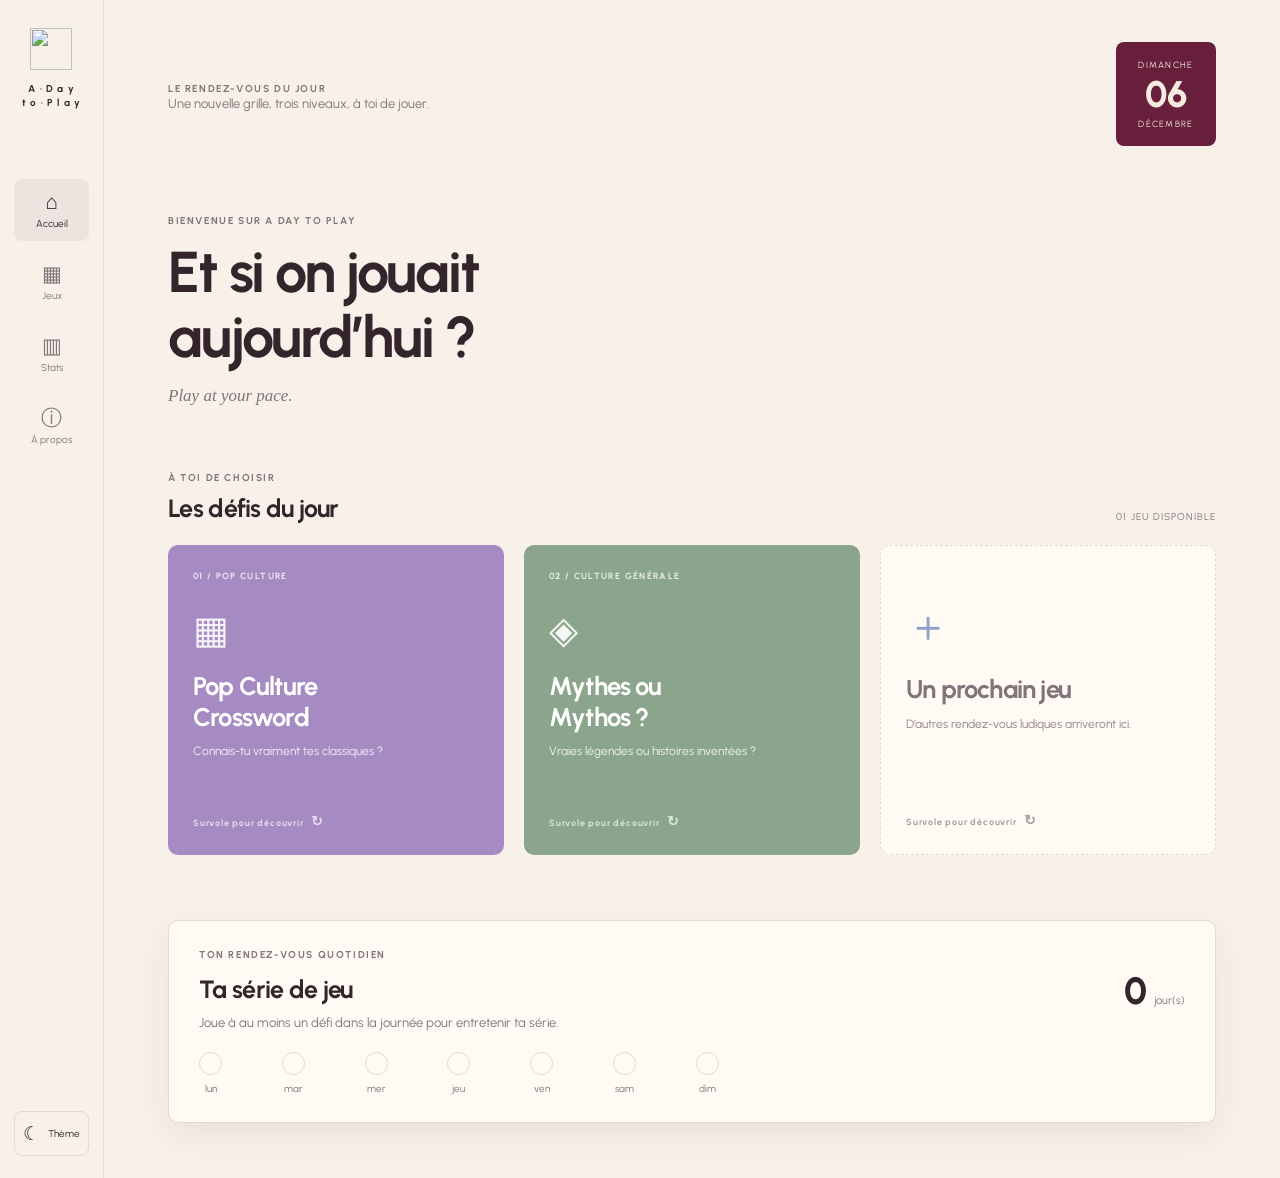
==== index.html @ 75af9c09 "Refactor game cards to use flip design" ====
<!doctype html>
<html lang="fr">
<head>
  <meta charset="utf-8">
  <meta name="viewport" content="width=device-width, initial-scale=1">
  <meta name="theme-color" content="#ffffff">
  <title>A Day to Play</title>
  <link rel="preconnect" href="https://fonts.googleapis.com">
  <link rel="preconnect" href="https://fonts.gstatic.com" crossorigin>
  <link href="https://fonts.googleapis.com/css2?family=Urbanist:wght@400;500;600;700;800&display=swap" rel="stylesheet">
  <link rel="stylesheet" href="style.css">
  <script src="script.js" defer></script>
</head>
<body>
  <div class="app-shell">
    <aside class="sidebar">
      <a class="brand" href="#accueil" aria-label="A Day to Play, accueil">
        <img class="brand-mark" src="logo-a-day-to-play.png" alt="" aria-hidden="true">
        <span class="brand-name">A · D a y<br>t o · P l a y</span>
      </a>
      <nav class="main-nav" aria-label="Navigation principale">
        <a href="#accueil" class="nav-link active" data-page="accueil"><span class="nav-icon">⌂</span><span>Accueil</span></a>
        <a href="#jeux" class="nav-link" data-page="jeux"><span class="nav-icon">▦</span><span>Jeux</span></a>
        <a href="#stats" class="nav-link" data-page="stats"><span class="nav-icon">▥</span><span>Stats</span></a>
        <a href="#apropos" class="nav-link" data-page="apropos"><span class="nav-icon">ⓘ</span><span>À propos</span></a>
      </nav>
      <button id="theme-toggle" class="theme-toggle" type="button" aria-label="Activer le thème sombre"><span id="theme-icon">☾</span><span class="theme-label">Thème</span></button>
    </aside>

    <main class="main-content">
      <header class="topbar">
        <div class="topbar-note">
          <span class="eyebrow">LE RENDEZ-VOUS DU JOUR</span>
          <p id="daily-note">Une nouvelle grille, trois niveaux, à toi de jouer.</p>
        </div>
        <div class="date-card" aria-label="Date du jour">
          <span id="date-weekday">MARDI</span>
          <strong id="date-day">10</strong>
          <span id="date-month">NOVEMBRE</span>
        </div>
      </header>

      <section class="page-view" id="page-accueil" data-view="accueil">
        <div class="hero">
          <p class="eyebrow">BIENVENUE SUR A DAY TO PLAY</p>
          <h1>Et si on jouait<br>aujourd’hui ?</h1>
          <p class="hero-subtitle">Play at your pace.</p>
        </div>
        <div class="section-heading">
          <div><p class="eyebrow">À TOI DE CHOISIR</p><h2>Les défis du jour</h2></div>
          <span class="section-meta">01 JEU DISPONIBLE</span>
        </div>
        <div class="games-grid">
          <a class="game-card game-card-flip crossword-card" href="#crossword" aria-label="Découvrir Pop Culture Crossword">
            <span class="game-card-inner">
              <span class="game-card-face game-card-front">
                <span class="card-kicker">01 / POP CULTURE</span><span class="game-symbol" aria-hidden="true">▦</span>
                <span class="game-card-title">Pop Culture<br>Crossword</span><span class="game-card-description">Connais-tu vraiment tes classiques ?</span>
                <span class="card-hint">Survole pour découvrir <b>↻</b></span>
              </span>
              <span class="game-card-face game-card-back">
                <span class="card-kicker">LE DÉFI DU JOUR</span><span class="game-card-title">Trois niveaux.<br>Une grille.</span>
                <span class="game-card-description">Choisis ton thème et teste tes connaissances en culture pop.</span>
                <span class="card-action">Découvrir le jeu <b>↗</b></span>
              </span>
            </span>
          </a>
          <article class="game-card game-card-flip coming-card" tabindex="0" aria-label="Mythes ou Mythos, bientôt disponible">
            <span class="game-card-inner">
              <span class="game-card-face game-card-front">
                <span class="card-kicker">02 / CULTURE GÉNÉRALE</span><span class="game-symbol" aria-hidden="true">◈</span>
                <span class="game-card-title">Mythes ou<br>Mythos ?</span><span class="game-card-description">Vraies légendes ou histoires inventées ?</span>
                <span class="card-hint">Survole pour découvrir <b>↻</b></span>
              </span>
              <span class="game-card-face game-card-back">
                <span class="card-kicker">BIENTÔT DISPONIBLE</span><span class="game-card-title">Le vrai du faux</span>
                <span class="game-card-description">Démêle les faits historiques, les légendes et les inventions.</span>
                <span class="coming-label">À DÉCOUVRIR PROCHAINEMENT</span>
              </span>
            </span>
          </article>
          <article class="game-card game-card-flip future-card" tabindex="0" aria-label="Un prochain jeu, à venir">
            <span class="game-card-inner">
              <span class="game-card-face game-card-front">
                <span class="game-symbol plus" aria-hidden="true">＋</span><span class="game-card-title">Un prochain jeu</span>
                <span class="game-card-description">D’autres rendez-vous ludiques arriveront ici.</span>
                <span class="card-hint">Survole pour découvrir <b>↻</b></span>
              </span>
              <span class="game-card-face game-card-back">
                <span class="card-kicker">À VENIR</span><span class="game-card-title">La suite s’écrit ici.</span>
                <span class="game-card-description">De nouveaux jeux quotidiens viendront bientôt compléter la plateforme.</span>
              </span>
            </span>
          </article>
        </div>
        <section class="streak-panel">
          <div><p class="eyebrow">TON RENDEZ-VOUS QUOTIDIEN</p><h2>Ta série de jeu</h2><p class="muted">Joue à au moins un défi dans la journée pour entretenir ta série.</p></div>
          <div class="streak-total"><strong id="streak-count">0</strong><span>jour(s)</span></div>
          <div class="streak-days" id="streak-days" aria-label="Activité des sept derniers jours"></div>
        </section>
      </section>

      <section class="page-view hidden" id="page-jeux" data-view="jeux">
        <a class="back-link" href="#accueil">← Accueil</a>
        <p class="eyebrow">TOUS LES JEUX</p><h1>Les jeux</h1>
        <p class="page-lead">Choisis ton rendez-vous du jour.</p>
        <div class="games-grid compact-grid">
          <a class="game-card crossword-card" href="#crossword"><span class="game-card-inner"><span class="game-card-face game-card-front"><span class="card-kicker">01 / POP CULTURE</span><span class="game-symbol">▦</span><span class="game-card-title">Pop Culture<br>Crossword</span><span class="game-card-description">Trois niveaux, une grille à résoudre.</span><span class="card-hint">Survole pour découvrir <b>↻</b></span></span><span class="game-card-face game-card-back"><span class="card-kicker">LE DÉFI DU JOUR</span><span class="game-card-title">Trois niveaux.<br>Une grille.</span><span class="game-card-description">Choisis ton thème et teste tes connaissances en culture pop.</span><span class="card-action">Découvrir le jeu ↗</span></span></span></a>
          <article class="game-card coming-card" tabindex="0"><span class="game-card-inner"><span class="game-card-face game-card-front"><span class="card-kicker">02 / CULTURE GÉNÉRALE</span><span class="game-symbol">◈</span><span class="game-card-title">Mythes ou<br>Mythos ?</span><span class="game-card-description">Un jeu de vrai ou faux.</span><span class="card-hint">Survole pour découvrir <b>↻</b></span></span><span class="game-card-face game-card-back"><span class="card-kicker">BIENTÔT DISPONIBLE</span><span class="game-card-title">Le vrai du faux</span><span class="game-card-description">Démêle les faits historiques, les légendes et les inventions.</span><span class="coming-label">À DÉCOUVRIR PROCHAINEMENT</span></span></span></article>
        </div>
      </section>

      <section class="page-view hidden" id="page-crossword" data-view="crossword">
        <a class="back-link" href="#accueil">← Retour à l’accueil</a>
        <p class="eyebrow">LE DÉFI DU JOUR</p>
        <h1>Pop Culture Crossword</h1>
        <p class="page-lead">Trois grilles, trois niveaux. Choisis ton défi : une fois la partie commencée, ton choix est définitif pour aujourd’hui.</p>
        <div class="difficulty-grid">
          <button class="difficulty-card easy" type="button" data-difficulty="facile">
            <span class="difficulty-label">01 / FACILE</span><span class="difficulty-mark">01</span>
            <h2>Culture pop</h2><p>Des thèmes larges pour entrer dans le jeu en douceur.</p><span class="difficulty-theme">Thème du jour : Musique</span><span class="difficulty-cta">Choisir cette grille ↗</span>
          </button>
          <button class="difficulty-card medium" type="button" data-difficulty="moyen">
            <span class="difficulty-label">02 / MOYEN</span><span class="difficulty-mark">02</span>
            <h2>Les incontournables</h2><p>Des œuvres cultes et des références à connaître.</p><span class="difficulty-theme">Thème du jour : Game of Thrones</span><span class="difficulty-cta">Choisir cette grille ↗</span>
          </button>
          <button class="difficulty-card hard" type="button" data-difficulty="difficile">
            <span class="difficulty-label">03 / DIFFICILE</span><span class="difficulty-mark">03</span>
            <h2>Pour les connaisseurs</h2><p>Des références précises qui mettent ta mémoire à l’épreuve.</p><span class="difficulty-theme">Thème du jour : Nana</span><span class="difficulty-cta">Choisir cette grille ↗</span>
          </button>
        </div>
        <p class="demo-notice">Aperçu de l’interface : les thèmes affichés sont des exemples de démonstration, pas encore les défis publiés.</p>
      </section>

      <section class="page-view hidden" id="page-stats" data-view="stats">
        <p class="eyebrow">TON PARCOURS</p><h1>Statistiques</h1><p class="page-lead">Tes statistiques personnelles apparaîtront ici lorsque le suivi des parties sera intégré.</p>
        <div class="placeholder-panel"><span class="placeholder-symbol">▥</span><h2>Chaque partie compte</h2><p>Parties jouées, victoires, temps moyen et progression : tout sera regroupé dans cet espace.</p></div>
      </section>

      <section class="page-view hidden" id="page-apropos" data-view="apropos">
        <p class="eyebrow">À PROPOS</p><h1>Le plaisir de jouer, chaque jour.</h1><p class="page-lead">A Day to Play réunit des jeux quotidiens autour de la culture, de la curiosité et du plaisir de se creuser les méninges.</p>
        <div class="placeholder-panel"><span class="placeholder-symbol">✳</span><h2>Play at your pace.</h2><p>Un rendez-vous quotidien, sans classement ni pression.</p></div>
      </section>
    </main>
  </div>
</body>
</html>
---- style.css ----
@import url('https://fonts.googleapis.com/css2?family=Urbanist:wght@400;500;600;700;800&display=swap');
:root{--bg:#f7f1e9;--surface:#fffaf3;--text:#34252d;--muted:#81747a;--border:#e5d9d1;--active:#eee3df;--blue:#8299c5;--green:#8ba58d;--purple:#a68bc3;--wine:#681f3b;--ivory:#f5ecdf;--ochre:#c58d32;--shadow:0 12px 35px rgba(52,37,45,.07)}
body.dark-theme{--bg:#2b1d26;--surface:#392832;--text:#f5ecdf;--muted:#c8b8bd;--border:#59424c;--active:#4b3440;--blue:#8299c5;--green:#8ba58d;--purple:#a68bc3;--wine:#681f3b;--ivory:#f5ecdf;--ochre:#c58d32;--shadow:0 12px 35px rgba(0,0,0,.16)}
*{box-sizing:border-box}html{scroll-behavior:smooth}body{margin:0;background:var(--bg);color:var(--text);font-family:Urbanist,sans-serif;transition:background .2s,color .2s}a{color:inherit;text-decoration:none}button{font:inherit}.app-shell{min-height:100vh;display:flex}.sidebar{width:104px;flex-shrink:0;border-right:1px solid var(--border);padding:28px 14px 22px;display:flex;align-items:center;flex-direction:column;background:var(--bg)}.brand{display:flex;flex-direction:column;align-items:center;gap:12px;margin-bottom:70px;font:700 10px/1.35 Urbanist,sans-serif;letter-spacing:1.15px;text-align:center}.brand-mark{display:block;width:42px;height:42px;object-fit:contain;flex:none}.brand-name{white-space:nowrap}.main-nav{display:flex;flex-direction:column;gap:10px;width:100%}.nav-link{min-height:62px;border-radius:8px;display:flex;align-items:center;justify-content:center;flex-direction:column;gap:5px;color:var(--muted);font-size:10px;transition:background .2s,color .2s}.nav-link:hover,.nav-link.active{background:var(--active);color:var(--text)}.nav-icon{font-size:21px;line-height:1}.theme-toggle{margin-top:auto;width:100%;border:1px solid var(--border);border-radius:8px;padding:10px 5px;background:transparent;color:var(--text);cursor:pointer;display:flex;align-items:center;justify-content:center;gap:8px}.theme-toggle span:first-child{font-size:19px}.theme-label{font-size:10px}.main-content{width:min(1450px,100%);margin:0 auto;padding:42px clamp(24px,5vw,76px) 55px;min-width:0}.topbar{display:flex;align-items:center;justify-content:space-between;gap:25px;margin-bottom:68px}.topbar-note{max-width:600px}.topbar-note p{font-size:13px;color:var(--muted);margin:0}.eyebrow{font:700 10px/1.4 Urbanist,sans-serif;letter-spacing:1.6px;color:var(--muted);margin:0 0 12px}.date-card{width:100px;min-height:104px;background:var(--wine);color:var(--ivory);border-radius:8px;display:flex;align-items:center;justify-content:center;flex-direction:column;gap:3px;flex-shrink:0}.date-card span{font-size:9px;letter-spacing:1.3px}.date-card strong{font:800 37px/1.15 Urbanist,sans-serif}.hero{margin-bottom:65px}.hero h1,h1{font:700 clamp(36px,4.5vw,58px)/1.12 Urbanist,sans-serif;letter-spacing:-2px;margin:0}.hero-subtitle{font:italic 17px Georgia,serif;color:var(--muted);margin:17px 0 0}.section-heading{display:flex;justify-content:space-between;align-items:flex-end;margin-bottom:22px;gap:20px}.section-heading .eyebrow{margin-bottom:8px}.section-heading h2,.streak-panel h2{font:700 25px Urbanist,sans-serif;margin:0;letter-spacing:-.7px}.section-meta{font-size:10px;letter-spacing:1.1px;color:var(--muted)}.games-grid{display:grid;grid-template-columns:repeat(3,minmax(0,1fr));gap:20px}.game-card{min-height:310px;border-radius:10px;position:relative;perspective:1100px;overflow:visible;color:inherit}.game-card-inner{position:relative;display:block;width:100%;height:100%;min-height:310px;transform-style:preserve-3d;transition:transform .7s cubic-bezier(.2,.75,.25,1);border-radius:10px}.game-card:hover .game-card-inner,.game-card:focus .game-card-inner,.game-card:focus-within .game-card-inner{transform:rotateY(180deg)}.game-card-face{position:absolute;inset:0;min-height:310px;border-radius:10px;padding:25px;display:flex;flex-direction:column;align-items:flex-start;backface-visibility:hidden;-webkit-backface-visibility:hidden;overflow:hidden}.game-card-front{transform:rotateY(0deg)}.game-card-back{transform:rotateY(180deg);background:var(--wine);color:var(--ivory);justify-content:flex-start}.game-card-title{font:700 clamp(21px,2vw,27px)/1.2 Urbanist,sans-serif;letter-spacing:-.8px;margin:0 0 10px}.game-card-description{font-size:12px;line-height:1.65;margin:0;max-width:245px;opacity:.88}.card-hint{font:700 9px Urbanist,sans-serif;letter-spacing:.8px;margin-top:auto;padding-top:25px;opacity:.7}.card-hint b{font-size:14px;margin-left:5px}.game-card-back .game-card-title{margin-top:34px}.game-card-back .card-action,.game-card-back .coming-label{margin-top:auto}.game-card[href]{cursor:pointer}.game-card[tabindex="0"]{cursor:default}.game-card:focus-visible{outline:3px solid var(--ochre);outline-offset:4px}.crossword-card{background:var(--purple);color:#fff}.coming-card{background:var(--green);color:#fff}.future-card .game-card-face{border:1px dashed var(--border);background:var(--surface);color:var(--muted);justify-content:center}.future-card .game-card-back{background:var(--wine);color:var(--ivory);border:0}.card-kicker,.difficulty-label{font:700 9px Urbanist,sans-serif;letter-spacing:1.35px;opacity:.8}.game-symbol{font-size:38px;margin:26px 0 18px;opacity:.9}.card-action,.coming-label{font:700 9px Urbanist,sans-serif;letter-spacing:1px;margin-top:auto;padding-top:25px}.card-action b{font-size:15px;margin-left:5px}.coming-label{opacity:.7}.plus{font-size:44px;color:var(--blue)}.streak-panel{margin-top:65px;padding:27px 30px;background:var(--surface);border:1px solid var(--border);border-radius:10px;display:grid;grid-template-columns:1fr auto;gap:18px;align-items:center;box-shadow:var(--shadow)}.streak-panel h2{margin-bottom:8px}.muted,.page-lead{color:var(--muted);font-size:13px;line-height:1.7}.muted{margin:0}.streak-total{display:flex;align-items:baseline;gap:7px}.streak-total strong{font:800 38px Urbanist,sans-serif}.streak-total span{font-size:11px;color:var(--muted)}.streak-days{grid-column:1/-1;display:flex;justify-content:space-between;max-width:520px}.streak-day{display:flex;flex-direction:column;align-items:center;gap:7px;color:var(--muted);font-size:10px}.streak-dot{width:23px;height:23px;border:1px solid var(--border);border-radius:50%}.streak-dot.done{background:var(--green);border-color:var(--green)}.hidden{display:none!important}.page-view>h1{margin-bottom:12px}.back-link{display:inline-block;color:var(--muted);font-size:12px;margin-bottom:35px}.page-lead{max-width:720px;margin:0 0 35px}.difficulty-grid{display:grid;grid-template-columns:repeat(3,minmax(0,1fr));gap:18px;margin-top:40px}.difficulty-card{position:relative;min-height:300px;border:1px solid var(--border);border-radius:10px;padding:25px;text-align:left;background:var(--surface);color:var(--text);cursor:pointer;display:flex;flex-direction:column;align-items:flex-start;transition:transform .2s,border-color .2s,box-shadow .2s}.difficulty-card:hover{transform:translateY(-4px);box-shadow:var(--shadow)}.difficulty-card.easy{border-top:4px solid var(--green)}.difficulty-card.medium{border-top:4px solid var(--blue)}.difficulty-card.hard{border-top:4px solid var(--purple)}.difficulty-label{color:var(--muted)}.difficulty-mark{position:absolute;right:22px;top:23px;font:700 34px Urbanist,sans-serif;color:var(--active)}.difficulty-card h2{font:700 23px Urbanist,sans-serif;letter-spacing:-.7px;margin:38px 0 9px}.difficulty-card p{font-size:12px;line-height:1.7;color:var(--muted);margin:0 0 18px;max-width:250px}.difficulty-theme{font-size:11px;font-weight:600;color:var(--text);margin-top:auto;padding:10px 0}.difficulty-cta{font-size:10px;font-weight:700;color:var(--muted);padding-top:14px}.demo-notice{font-size:11px;color:var(--muted);margin-top:22px}.placeholder-panel{margin-top:35px;padding:35px;border:1px solid var(--border);border-radius:10px;background:var(--surface);max-width:650px}.placeholder-symbol{font-size:35px;color:var(--purple)}.placeholder-panel h2{font:700 22px Urbanist,sans-serif;margin:15px 0 8px}.placeholder-panel p{font-size:13px;color:var(--muted);line-height:1.7;margin:0}.compact-grid{grid-template-columns:repeat(2,minmax(0,320px));margin-top:35px}
@media(max-width:1000px){.games-grid,.difficulty-grid{grid-template-columns:repeat(2,minmax(0,1fr))}.future-card{display:none}.topbar{margin-bottom:55px}}
@media(max-width:680px){.app-shell{display:block}.sidebar{width:100%;height:auto;min-height:68px;padding:10px 14px;flex-direction:row;justify-content:space-between;border-right:0;border-bottom:1px solid var(--border);position:sticky;top:0;z-index:5}.brand{margin:0;flex-direction:row;gap:8px}.brand-name{display:block;text-align:left;font-size:9px;line-height:1.25}.brand-mark{width:30px;height:30px}.main-nav{width:auto;flex-direction:row;gap:2px}.nav-link{min-height:43px;width:45px;font-size:8px;gap:2px}.nav-icon{font-size:17px}.theme-toggle{margin:0;width:42px;height:42px;padding:5px}.theme-label{display:none}.main-content{padding:28px 18px 40px}.topbar{margin-bottom:48px;align-items:flex-start}.topbar-note p{font-size:11px;max-width:230px}.date-card{width:76px;min-height:85px}.date-card strong{font-size:30px}.date-card span{font-size:8px}.hero{margin-bottom:48px}.hero h1,h1{font-size:39px}.section-heading{align-items:flex-start;flex-direction:column;gap:8px}.section-heading h2{font-size:23px}.games-grid,.difficulty-grid,.compact-grid{grid-template-columns:1fr}.game-card,.game-card-inner,.game-card-face{min-height:260px}.future-card{display:none}.streak-panel{margin-top:45px;padding:22px;grid-template-columns:1fr auto}.streak-days{gap:4px}.streak-dot{width:19px;height:19px}.difficulty-card{min-height:260px}.difficulty-card h2{margin-top:30px}.page-lead{font-size:12px}.placeholder-panel{padding:25px}}
@media(prefers-reduced-motion:reduce){*,*::before,*::after{scroll-behavior:auto!important;transition-duration:.01ms!important}}
\n@media(hover:none){.game-card:active .game-card-inner{transform:rotateY(180deg)}}\n
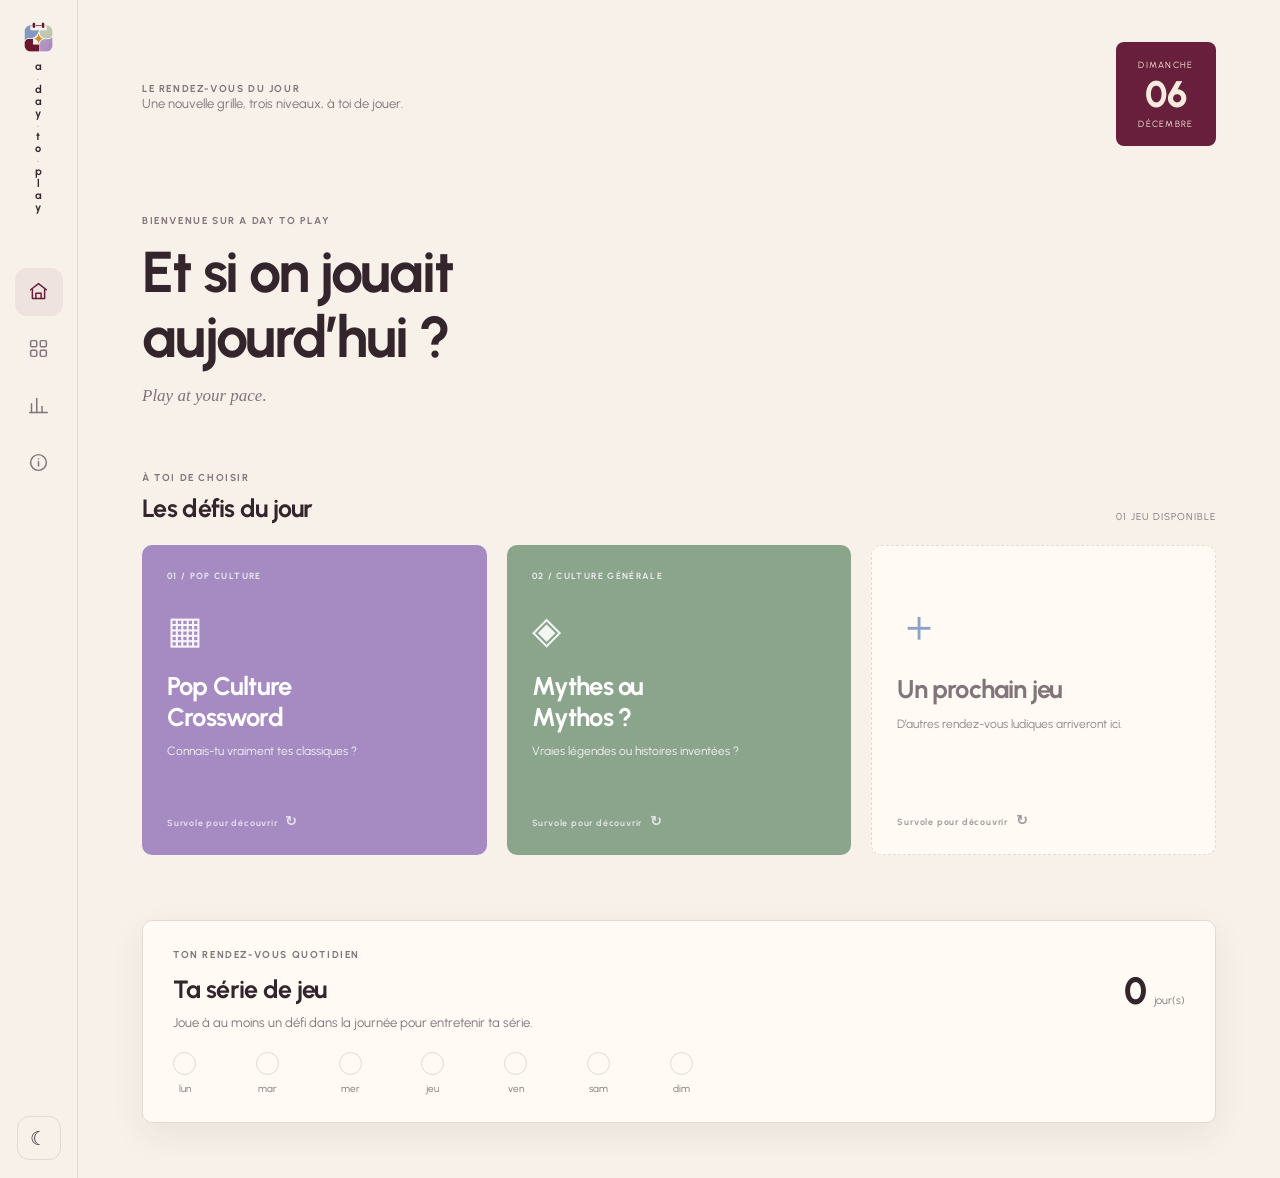
==== commit fae203f6: "Refactor sidebar links and theme toggle button" ====
--- a/index.html
+++ b/index.html
@@ -16,15 +16,15 @@
     <aside class="sidebar">
       <a class="brand" href="#accueil" aria-label="A Day to Play, accueil">
         <img class="brand-mark" src="logo-a-day-to-play.png" alt="" aria-hidden="true">
-        <span class="brand-name">A · D a y<br>t o · P l a y</span>
+        <span class="brand-name" aria-label="A Day to Play"><span>a</span><i>·</i><span>d</span><span>a</span><span>y</span><i>·</i><span>t</span><span>o</span><i>·</i><span>p</span><span>l</span><span>a</span><span>y</span></span>
       </a>
       <nav class="main-nav" aria-label="Navigation principale">
-        <a href="#accueil" class="nav-link active" data-page="accueil"><span class="nav-icon">⌂</span><span>Accueil</span></a>
-        <a href="#jeux" class="nav-link" data-page="jeux"><span class="nav-icon">▦</span><span>Jeux</span></a>
-        <a href="#stats" class="nav-link" data-page="stats"><span class="nav-icon">▥</span><span>Stats</span></a>
-        <a href="#apropos" class="nav-link" data-page="apropos"><span class="nav-icon">ⓘ</span><span>À propos</span></a>
+        <a href="#accueil" class="nav-link active" data-page="accueil" aria-label="Accueil" title="Accueil"><svg class="nav-icon" viewBox="0 0 24 24" aria-hidden="true"><path d="m3 10 9-7 9 7"/><path d="M5 9v11h14V9"/><path d="M9 20v-6h6v6"/></svg></a>
+        <a href="#jeux" class="nav-link" data-page="jeux" aria-label="Jeux" title="Jeux"><svg class="nav-icon" viewBox="0 0 24 24" aria-hidden="true"><rect x="3" y="3" width="7" height="7" rx="1.5"/><rect x="14" y="3" width="7" height="7" rx="1.5"/><rect x="3" y="14" width="7" height="7" rx="1.5"/><rect x="14" y="14" width="7" height="7" rx="1.5"/></svg></a>
+        <a href="#stats" class="nav-link" data-page="stats" aria-label="Statistiques" title="Statistiques"><svg class="nav-icon" viewBox="0 0 24 24" aria-hidden="true"><path d="M4 20V10"/><path d="M10 20V4"/><path d="M16 20v-7"/><path d="M22 20H2"/></svg></a>
+        <a href="#apropos" class="nav-link" data-page="apropos" aria-label="À propos" title="À propos"><svg class="nav-icon" viewBox="0 0 24 24" aria-hidden="true"><circle cx="12" cy="12" r="9"/><path d="M12 11v5"/><path d="M12 8h.01"/></svg></a>
       </nav>
-      <button id="theme-toggle" class="theme-toggle" type="button" aria-label="Activer le thème sombre"><span id="theme-icon">☾</span><span class="theme-label">Thème</span></button>
+      <button id="theme-toggle" class="theme-toggle" type="button" aria-label="Activer le thème sombre" title="Changer de thème"><span id="theme-icon" aria-hidden="true">☾</span></button>
     </aside>
 
     <main class="main-content">
--- a/style.css
+++ b/style.css
@@ -1,8 +1,8 @@
 @import url('https://fonts.googleapis.com/css2?family=Urbanist:wght@400;500;600;700;800&display=swap');
 :root{--bg:#f7f1e9;--surface:#fffaf3;--text:#34252d;--muted:#81747a;--border:#e5d9d1;--active:#eee3df;--blue:#8299c5;--green:#8ba58d;--purple:#a68bc3;--wine:#681f3b;--ivory:#f5ecdf;--ochre:#c58d32;--shadow:0 12px 35px rgba(52,37,45,.07)}
 body.dark-theme{--bg:#2b1d26;--surface:#392832;--text:#f5ecdf;--muted:#c8b8bd;--border:#59424c;--active:#4b3440;--blue:#8299c5;--green:#8ba58d;--purple:#a68bc3;--wine:#681f3b;--ivory:#f5ecdf;--ochre:#c58d32;--shadow:0 12px 35px rgba(0,0,0,.16)}
-*{box-sizing:border-box}html{scroll-behavior:smooth}body{margin:0;background:var(--bg);color:var(--text);font-family:Urbanist,sans-serif;transition:background .2s,color .2s}a{color:inherit;text-decoration:none}button{font:inherit}.app-shell{min-height:100vh;display:flex}.sidebar{width:104px;flex-shrink:0;border-right:1px solid var(--border);padding:28px 14px 22px;display:flex;align-items:center;flex-direction:column;background:var(--bg)}.brand{display:flex;flex-direction:column;align-items:center;gap:12px;margin-bottom:70px;font:700 10px/1.35 Urbanist,sans-serif;letter-spacing:1.15px;text-align:center}.brand-mark{display:block;width:42px;height:42px;object-fit:contain;flex:none}.brand-name{white-space:nowrap}.main-nav{display:flex;flex-direction:column;gap:10px;width:100%}.nav-link{min-height:62px;border-radius:8px;display:flex;align-items:center;justify-content:center;flex-direction:column;gap:5px;color:var(--muted);font-size:10px;transition:background .2s,color .2s}.nav-link:hover,.nav-link.active{background:var(--active);color:var(--text)}.nav-icon{font-size:21px;line-height:1}.theme-toggle{margin-top:auto;width:100%;border:1px solid var(--border);border-radius:8px;padding:10px 5px;background:transparent;color:var(--text);cursor:pointer;display:flex;align-items:center;justify-content:center;gap:8px}.theme-toggle span:first-child{font-size:19px}.theme-label{font-size:10px}.main-content{width:min(1450px,100%);margin:0 auto;padding:42px clamp(24px,5vw,76px) 55px;min-width:0}.topbar{display:flex;align-items:center;justify-content:space-between;gap:25px;margin-bottom:68px}.topbar-note{max-width:600px}.topbar-note p{font-size:13px;color:var(--muted);margin:0}.eyebrow{font:700 10px/1.4 Urbanist,sans-serif;letter-spacing:1.6px;color:var(--muted);margin:0 0 12px}.date-card{width:100px;min-height:104px;background:var(--wine);color:var(--ivory);border-radius:8px;display:flex;align-items:center;justify-content:center;flex-direction:column;gap:3px;flex-shrink:0}.date-card span{font-size:9px;letter-spacing:1.3px}.date-card strong{font:800 37px/1.15 Urbanist,sans-serif}.hero{margin-bottom:65px}.hero h1,h1{font:700 clamp(36px,4.5vw,58px)/1.12 Urbanist,sans-serif;letter-spacing:-2px;margin:0}.hero-subtitle{font:italic 17px Georgia,serif;color:var(--muted);margin:17px 0 0}.section-heading{display:flex;justify-content:space-between;align-items:flex-end;margin-bottom:22px;gap:20px}.section-heading .eyebrow{margin-bottom:8px}.section-heading h2,.streak-panel h2{font:700 25px Urbanist,sans-serif;margin:0;letter-spacing:-.7px}.section-meta{font-size:10px;letter-spacing:1.1px;color:var(--muted)}.games-grid{display:grid;grid-template-columns:repeat(3,minmax(0,1fr));gap:20px}.game-card{min-height:310px;border-radius:10px;position:relative;perspective:1100px;overflow:visible;color:inherit}.game-card-inner{position:relative;display:block;width:100%;height:100%;min-height:310px;transform-style:preserve-3d;transition:transform .7s cubic-bezier(.2,.75,.25,1);border-radius:10px}.game-card:hover .game-card-inner,.game-card:focus .game-card-inner,.game-card:focus-within .game-card-inner{transform:rotateY(180deg)}.game-card-face{position:absolute;inset:0;min-height:310px;border-radius:10px;padding:25px;display:flex;flex-direction:column;align-items:flex-start;backface-visibility:hidden;-webkit-backface-visibility:hidden;overflow:hidden}.game-card-front{transform:rotateY(0deg)}.game-card-back{transform:rotateY(180deg);background:var(--wine);color:var(--ivory);justify-content:flex-start}.game-card-title{font:700 clamp(21px,2vw,27px)/1.2 Urbanist,sans-serif;letter-spacing:-.8px;margin:0 0 10px}.game-card-description{font-size:12px;line-height:1.65;margin:0;max-width:245px;opacity:.88}.card-hint{font:700 9px Urbanist,sans-serif;letter-spacing:.8px;margin-top:auto;padding-top:25px;opacity:.7}.card-hint b{font-size:14px;margin-left:5px}.game-card-back .game-card-title{margin-top:34px}.game-card-back .card-action,.game-card-back .coming-label{margin-top:auto}.game-card[href]{cursor:pointer}.game-card[tabindex="0"]{cursor:default}.game-card:focus-visible{outline:3px solid var(--ochre);outline-offset:4px}.crossword-card{background:var(--purple);color:#fff}.coming-card{background:var(--green);color:#fff}.future-card .game-card-face{border:1px dashed var(--border);background:var(--surface);color:var(--muted);justify-content:center}.future-card .game-card-back{background:var(--wine);color:var(--ivory);border:0}.card-kicker,.difficulty-label{font:700 9px Urbanist,sans-serif;letter-spacing:1.35px;opacity:.8}.game-symbol{font-size:38px;margin:26px 0 18px;opacity:.9}.card-action,.coming-label{font:700 9px Urbanist,sans-serif;letter-spacing:1px;margin-top:auto;padding-top:25px}.card-action b{font-size:15px;margin-left:5px}.coming-label{opacity:.7}.plus{font-size:44px;color:var(--blue)}.streak-panel{margin-top:65px;padding:27px 30px;background:var(--surface);border:1px solid var(--border);border-radius:10px;display:grid;grid-template-columns:1fr auto;gap:18px;align-items:center;box-shadow:var(--shadow)}.streak-panel h2{margin-bottom:8px}.muted,.page-lead{color:var(--muted);font-size:13px;line-height:1.7}.muted{margin:0}.streak-total{display:flex;align-items:baseline;gap:7px}.streak-total strong{font:800 38px Urbanist,sans-serif}.streak-total span{font-size:11px;color:var(--muted)}.streak-days{grid-column:1/-1;display:flex;justify-content:space-between;max-width:520px}.streak-day{display:flex;flex-direction:column;align-items:center;gap:7px;color:var(--muted);font-size:10px}.streak-dot{width:23px;height:23px;border:1px solid var(--border);border-radius:50%}.streak-dot.done{background:var(--green);border-color:var(--green)}.hidden{display:none!important}.page-view>h1{margin-bottom:12px}.back-link{display:inline-block;color:var(--muted);font-size:12px;margin-bottom:35px}.page-lead{max-width:720px;margin:0 0 35px}.difficulty-grid{display:grid;grid-template-columns:repeat(3,minmax(0,1fr));gap:18px;margin-top:40px}.difficulty-card{position:relative;min-height:300px;border:1px solid var(--border);border-radius:10px;padding:25px;text-align:left;background:var(--surface);color:var(--text);cursor:pointer;display:flex;flex-direction:column;align-items:flex-start;transition:transform .2s,border-color .2s,box-shadow .2s}.difficulty-card:hover{transform:translateY(-4px);box-shadow:var(--shadow)}.difficulty-card.easy{border-top:4px solid var(--green)}.difficulty-card.medium{border-top:4px solid var(--blue)}.difficulty-card.hard{border-top:4px solid var(--purple)}.difficulty-label{color:var(--muted)}.difficulty-mark{position:absolute;right:22px;top:23px;font:700 34px Urbanist,sans-serif;color:var(--active)}.difficulty-card h2{font:700 23px Urbanist,sans-serif;letter-spacing:-.7px;margin:38px 0 9px}.difficulty-card p{font-size:12px;line-height:1.7;color:var(--muted);margin:0 0 18px;max-width:250px}.difficulty-theme{font-size:11px;font-weight:600;color:var(--text);margin-top:auto;padding:10px 0}.difficulty-cta{font-size:10px;font-weight:700;color:var(--muted);padding-top:14px}.demo-notice{font-size:11px;color:var(--muted);margin-top:22px}.placeholder-panel{margin-top:35px;padding:35px;border:1px solid var(--border);border-radius:10px;background:var(--surface);max-width:650px}.placeholder-symbol{font-size:35px;color:var(--purple)}.placeholder-panel h2{font:700 22px Urbanist,sans-serif;margin:15px 0 8px}.placeholder-panel p{font-size:13px;color:var(--muted);line-height:1.7;margin:0}.compact-grid{grid-template-columns:repeat(2,minmax(0,320px));margin-top:35px}
+*{box-sizing:border-box}html{scroll-behavior:smooth}body{margin:0;background:var(--bg);color:var(--text);font-family:Urbanist,sans-serif;transition:background .2s,color .2s}a{color:inherit;text-decoration:none}button{font:inherit}.app-shell{min-height:100vh;display:flex}.sidebar{width:78px;flex-shrink:0;border-right:1px solid var(--border);padding:22px 10px 18px;display:flex;align-items:center;flex-direction:column;background:var(--bg)}.brand{display:flex;flex-direction:column;align-items:center;gap:9px;margin-bottom:54px;text-align:center}.brand-mark{display:block;width:30px;height:30px;object-fit:contain;flex:none}.brand-name{display:flex;flex-direction:column;align-items:center;gap:0;color:var(--text);font:700 11px/1.08 Urbanist,sans-serif;letter-spacing:.5px}.brand-name i{font-style:normal;font-size:9px;line-height:1.25;color:var(--ochre)}.main-nav{display:flex;flex-direction:column;align-items:center;gap:9px;width:100%}.nav-link{width:48px;height:48px;border-radius:12px;display:flex;align-items:center;justify-content:center;color:var(--muted);transition:background .2s,color .2s,transform .2s}.nav-link:hover{background:var(--active);color:var(--text);transform:translateY(-1px)}.nav-link.active{background:var(--active);color:var(--wine)}.nav-icon{width:21px;height:21px;fill:none;stroke:currentColor;stroke-width:1.7;stroke-linecap:round;stroke-linejoin:round}.theme-toggle{margin-top:auto;width:44px;height:44px;border:1px solid var(--border);border-radius:12px;padding:0;background:transparent;color:var(--text);cursor:pointer;display:flex;align-items:center;justify-content:center}.theme-toggle span:first-child{font-size:19px}.theme-toggle:hover{background:var(--active)}.main-content{width:min(1450px,100%);margin:0 auto;padding:42px clamp(24px,5vw,76px) 55px;min-width:0}.topbar{display:flex;align-items:center;justify-content:space-between;gap:25px;margin-bottom:68px}.topbar-note{max-width:600px}.topbar-note p{font-size:13px;color:var(--muted);margin:0}.eyebrow{font:700 10px/1.4 Urbanist,sans-serif;letter-spacing:1.6px;color:var(--muted);margin:0 0 12px}.date-card{width:100px;min-height:104px;background:var(--wine);color:var(--ivory);border-radius:8px;display:flex;align-items:center;justify-content:center;flex-direction:column;gap:3px;flex-shrink:0}.date-card span{font-size:9px;letter-spacing:1.3px}.date-card strong{font:800 37px/1.15 Urbanist,sans-serif}.hero{margin-bottom:65px}.hero h1,h1{font:700 clamp(36px,4.5vw,58px)/1.12 Urbanist,sans-serif;letter-spacing:-2px;margin:0}.hero-subtitle{font:italic 17px Georgia,serif;color:var(--muted);margin:17px 0 0}.section-heading{display:flex;justify-content:space-between;align-items:flex-end;margin-bottom:22px;gap:20px}.section-heading .eyebrow{margin-bottom:8px}.section-heading h2,.streak-panel h2{font:700 25px Urbanist,sans-serif;margin:0;letter-spacing:-.7px}.section-meta{font-size:10px;letter-spacing:1.1px;color:var(--muted)}.games-grid{display:grid;grid-template-columns:repeat(3,minmax(0,1fr));gap:20px}.game-card{min-height:310px;border-radius:10px;position:relative;perspective:1100px;overflow:visible;color:inherit}.game-card-inner{position:relative;display:block;width:100%;height:100%;min-height:310px;transform-style:preserve-3d;transition:transform .7s cubic-bezier(.2,.75,.25,1);border-radius:10px}.game-card:hover .game-card-inner,.game-card:focus .game-card-inner,.game-card:focus-within .game-card-inner{transform:rotateY(180deg)}.game-card-face{position:absolute;inset:0;min-height:310px;border-radius:10px;padding:25px;display:flex;flex-direction:column;align-items:flex-start;backface-visibility:hidden;-webkit-backface-visibility:hidden;overflow:hidden}.game-card-front{transform:rotateY(0deg)}.game-card-back{transform:rotateY(180deg);background:var(--wine);color:var(--ivory);justify-content:flex-start}.game-card-title{font:700 clamp(21px,2vw,27px)/1.2 Urbanist,sans-serif;letter-spacing:-.8px;margin:0 0 10px}.game-card-description{font-size:12px;line-height:1.65;margin:0;max-width:245px;opacity:.88}.card-hint{font:700 9px Urbanist,sans-serif;letter-spacing:.8px;margin-top:auto;padding-top:25px;opacity:.7}.card-hint b{font-size:14px;margin-left:5px}.game-card-back .game-card-title{margin-top:34px}.game-card-back .card-action,.game-card-back .coming-label{margin-top:auto}.game-card[href]{cursor:pointer}.game-card[tabindex="0"]{cursor:default}.game-card:focus-visible{outline:3px solid var(--ochre);outline-offset:4px}.crossword-card{background:var(--purple);color:#fff}.coming-card{background:var(--green);color:#fff}.future-card .game-card-face{border:1px dashed var(--border);background:var(--surface);color:var(--muted);justify-content:center}.future-card .game-card-back{background:var(--wine);color:var(--ivory);border:0}.card-kicker,.difficulty-label{font:700 9px Urbanist,sans-serif;letter-spacing:1.35px;opacity:.8}.game-symbol{font-size:38px;margin:26px 0 18px;opacity:.9}.card-action,.coming-label{font:700 9px Urbanist,sans-serif;letter-spacing:1px;margin-top:auto;padding-top:25px}.card-action b{font-size:15px;margin-left:5px}.coming-label{opacity:.7}.plus{font-size:44px;color:var(--blue)}.streak-panel{margin-top:65px;padding:27px 30px;background:var(--surface);border:1px solid var(--border);border-radius:10px;display:grid;grid-template-columns:1fr auto;gap:18px;align-items:center;box-shadow:var(--shadow)}.streak-panel h2{margin-bottom:8px}.muted,.page-lead{color:var(--muted);font-size:13px;line-height:1.7}.muted{margin:0}.streak-total{display:flex;align-items:baseline;gap:7px}.streak-total strong{font:800 38px Urbanist,sans-serif}.streak-total span{font-size:11px;color:var(--muted)}.streak-days{grid-column:1/-1;display:flex;justify-content:space-between;max-width:520px}.streak-day{display:flex;flex-direction:column;align-items:center;gap:7px;color:var(--muted);font-size:10px}.streak-dot{width:23px;height:23px;border:1px solid var(--border);border-radius:50%}.streak-dot.done{background:var(--green);border-color:var(--green)}.hidden{display:none!important}.page-view>h1{margin-bottom:12px}.back-link{display:inline-block;color:var(--muted);font-size:12px;margin-bottom:35px}.page-lead{max-width:720px;margin:0 0 35px}.difficulty-grid{display:grid;grid-template-columns:repeat(3,minmax(0,1fr));gap:18px;margin-top:40px}.difficulty-card{position:relative;min-height:300px;border:1px solid var(--border);border-radius:10px;padding:25px;text-align:left;background:var(--surface);color:var(--text);cursor:pointer;display:flex;flex-direction:column;align-items:flex-start;transition:transform .2s,border-color .2s,box-shadow .2s}.difficulty-card:hover{transform:translateY(-4px);box-shadow:var(--shadow)}.difficulty-card.easy{border-top:4px solid var(--green)}.difficulty-card.medium{border-top:4px solid var(--blue)}.difficulty-card.hard{border-top:4px solid var(--purple)}.difficulty-label{color:var(--muted)}.difficulty-mark{position:absolute;right:22px;top:23px;font:700 34px Urbanist,sans-serif;color:var(--active)}.difficulty-card h2{font:700 23px Urbanist,sans-serif;letter-spacing:-.7px;margin:38px 0 9px}.difficulty-card p{font-size:12px;line-height:1.7;color:var(--muted);margin:0 0 18px;max-width:250px}.difficulty-theme{font-size:11px;font-weight:600;color:var(--text);margin-top:auto;padding:10px 0}.difficulty-cta{font-size:10px;font-weight:700;color:var(--muted);padding-top:14px}.demo-notice{font-size:11px;color:var(--muted);margin-top:22px}.placeholder-panel{margin-top:35px;padding:35px;border:1px solid var(--border);border-radius:10px;background:var(--surface);max-width:650px}.placeholder-symbol{font-size:35px;color:var(--purple)}.placeholder-panel h2{font:700 22px Urbanist,sans-serif;margin:15px 0 8px}.placeholder-panel p{font-size:13px;color:var(--muted);line-height:1.7;margin:0}.compact-grid{grid-template-columns:repeat(2,minmax(0,320px));margin-top:35px}
 @media(max-width:1000px){.games-grid,.difficulty-grid{grid-template-columns:repeat(2,minmax(0,1fr))}.future-card{display:none}.topbar{margin-bottom:55px}}
-@media(max-width:680px){.app-shell{display:block}.sidebar{width:100%;height:auto;min-height:68px;padding:10px 14px;flex-direction:row;justify-content:space-between;border-right:0;border-bottom:1px solid var(--border);position:sticky;top:0;z-index:5}.brand{margin:0;flex-direction:row;gap:8px}.brand-name{display:block;text-align:left;font-size:9px;line-height:1.25}.brand-mark{width:30px;height:30px}.main-nav{width:auto;flex-direction:row;gap:2px}.nav-link{min-height:43px;width:45px;font-size:8px;gap:2px}.nav-icon{font-size:17px}.theme-toggle{margin:0;width:42px;height:42px;padding:5px}.theme-label{display:none}.main-content{padding:28px 18px 40px}.topbar{margin-bottom:48px;align-items:flex-start}.topbar-note p{font-size:11px;max-width:230px}.date-card{width:76px;min-height:85px}.date-card strong{font-size:30px}.date-card span{font-size:8px}.hero{margin-bottom:48px}.hero h1,h1{font-size:39px}.section-heading{align-items:flex-start;flex-direction:column;gap:8px}.section-heading h2{font-size:23px}.games-grid,.difficulty-grid,.compact-grid{grid-template-columns:1fr}.game-card,.game-card-inner,.game-card-face{min-height:260px}.future-card{display:none}.streak-panel{margin-top:45px;padding:22px;grid-template-columns:1fr auto}.streak-days{gap:4px}.streak-dot{width:19px;height:19px}.difficulty-card{min-height:260px}.difficulty-card h2{margin-top:30px}.page-lead{font-size:12px}.placeholder-panel{padding:25px}}
+@media(max-width:680px){.app-shell{display:block}.sidebar{width:100%;height:auto;min-height:68px;padding:9px 14px;flex-direction:row;justify-content:space-between;border-right:0;border-bottom:1px solid var(--border);position:sticky;top:0;z-index:5}.brand{margin:0;flex-direction:row;gap:7px}.brand-name{display:flex;flex-direction:row;gap:2px;font-size:8px;line-height:1}.brand-name i{font-size:8px;padding:0 1px}.brand-mark{width:27px;height:27px}.main-nav{width:auto;flex-direction:row;gap:3px}.nav-link{width:40px;height:40px}.nav-icon{width:19px;height:19px}.theme-toggle{margin:0;width:40px;height:40px;padding:0}.main-content{padding:28px 18px 40px}.topbar{margin-bottom:48px;align-items:flex-start}.topbar-note p{font-size:11px;max-width:230px}.date-card{width:76px;min-height:85px}.date-card strong{font-size:30px}.date-card span{font-size:8px}.hero{margin-bottom:48px}.hero h1,h1{font-size:39px}.section-heading{align-items:flex-start;flex-direction:column;gap:8px}.section-heading h2{font-size:23px}.games-grid,.difficulty-grid,.compact-grid{grid-template-columns:1fr}.game-card,.game-card-inner,.game-card-face{min-height:260px}.future-card{display:none}.streak-panel{margin-top:45px;padding:22px;grid-template-columns:1fr auto}.streak-days{gap:4px}.streak-dot{width:19px;height:19px}.difficulty-card{min-height:260px}.difficulty-card h2{margin-top:30px}.page-lead{font-size:12px}.placeholder-panel{padding:25px}}
 @media(prefers-reduced-motion:reduce){*,*::before,*::after{scroll-behavior:auto!important;transition-duration:.01ms!important}}
 \n@media(hover:none){.game-card:active .game-card-inner{transform:rotateY(180deg)}}\n
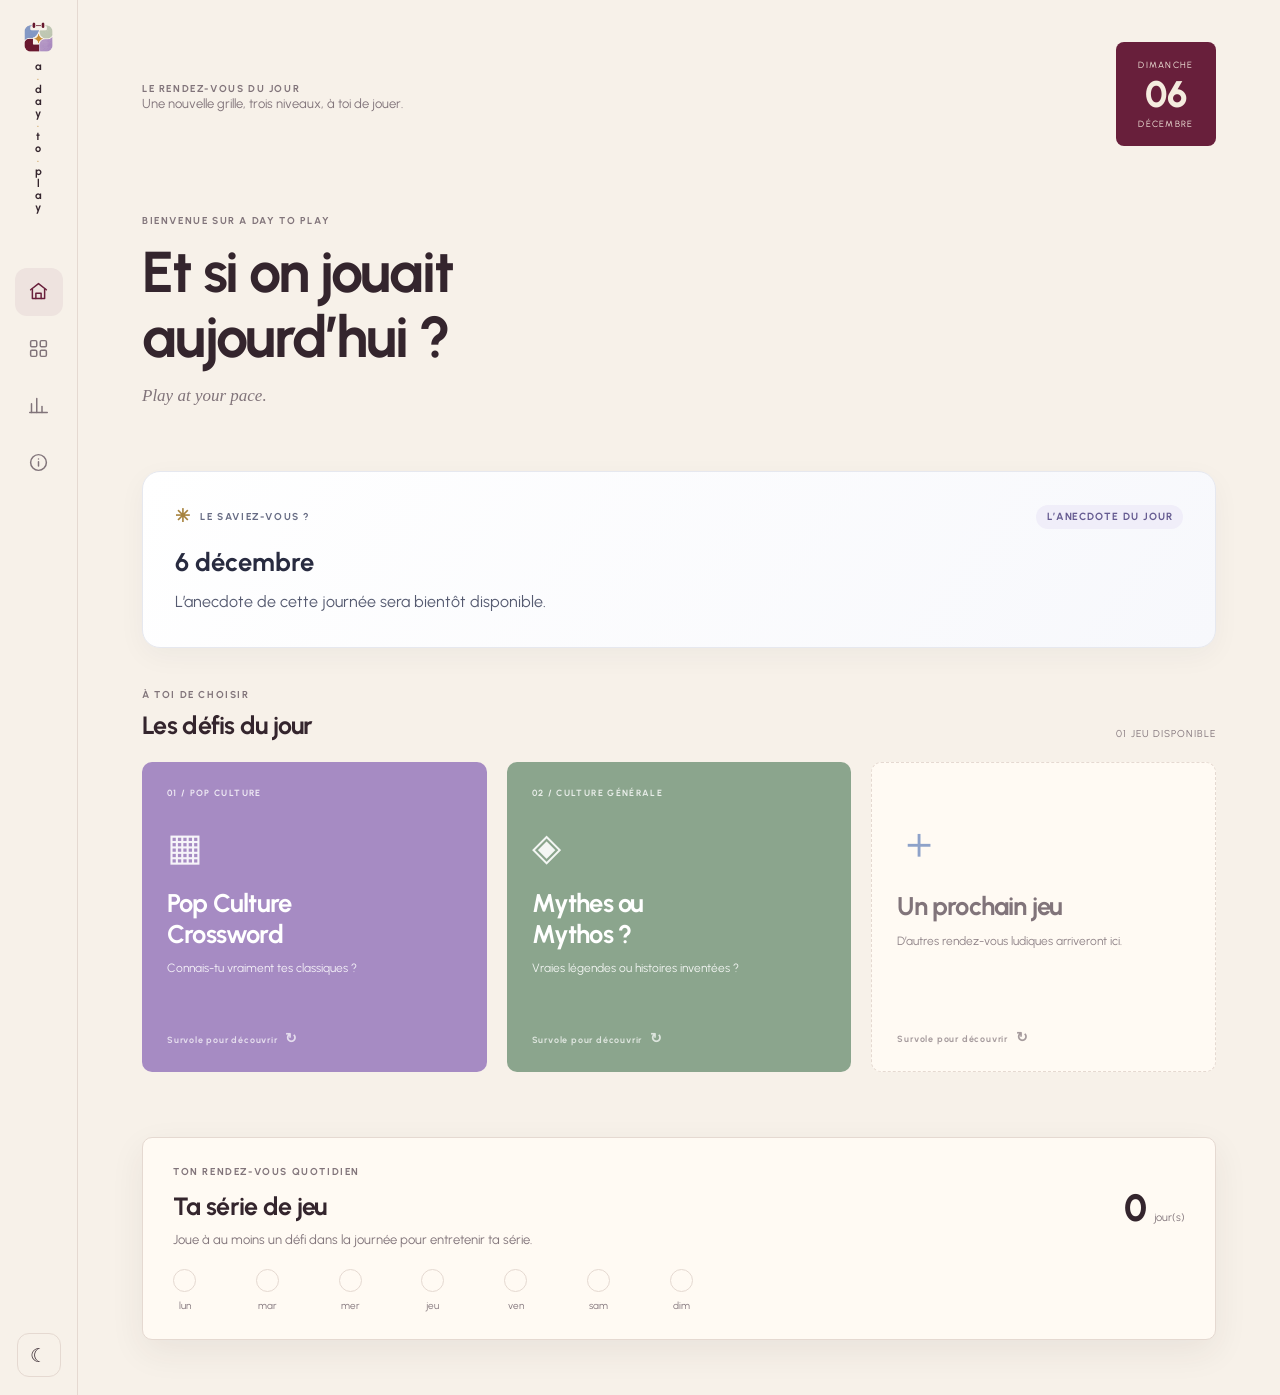
==== commit 9346a753: "Add anecdotes section and related resources" ====
--- a/index.html
+++ b/index.html
@@ -9,6 +9,8 @@
   <link rel="preconnect" href="https://fonts.gstatic.com" crossorigin>
   <link href="https://fonts.googleapis.com/css2?family=Urbanist:wght@400;500;600;700;800&display=swap" rel="stylesheet">
   <link rel="stylesheet" href="style.css">
+  <link rel="stylesheet" href="anecdotes.css">
+  <script src="anecdotes.js" defer></script>
   <script src="script.js" defer></script>
 </head>
 <body>
@@ -46,6 +48,14 @@
           <h1>Et si on jouait<br>aujourd’hui ?</h1>
           <p class="hero-subtitle">Play at your pace.</p>
         </div>
+        <section class="daily-anecdote" aria-labelledby="anecdote-heading" aria-live="polite">
+          <div class="daily-anecdote-topline">
+            <p class="eyebrow" id="anecdote-heading"><span class="anecdote-bulb" aria-hidden="true">✳</span> LE SAVIEZ-VOUS ?</p>
+            <span class="anecdote-tag">L’ANECDOTE DU JOUR</span>
+          </div>
+          <h2 class="daily-anecdote-date" id="anecdote-date">Chargement…</h2>
+          <p class="daily-anecdote-text" id="anecdote-text">L’anecdote du jour arrive…</p>
+        </section>
         <div class="section-heading">
           <div><p class="eyebrow">À TOI DE CHOISIR</p><h2>Les défis du jour</h2></div>
           <span class="section-meta">01 JEU DISPONIBLE</span>
--- a/anecdotes.css
+++ b/anecdotes.css
@@ -0,0 +1,62 @@
+/* Bloc « Le saviez-vous ? » — styles autonomes pour ne pas dépendre des variables du thème existant. */
+.daily-anecdote {
+  margin: 2rem 0 2.5rem;
+  padding: clamp(1.25rem, 2.5vw, 2rem);
+  border: 1px solid #e6e8ef;
+  border-radius: 18px;
+  background: linear-gradient(125deg, #ffffff 0%, #f7f8fc 100%);
+  color: #25283a;
+  box-shadow: 0 8px 28px rgba(30, 35, 60, 0.045);
+}
+.daily-anecdote-topline {
+  display: flex;
+  align-items: center;
+  justify-content: space-between;
+  gap: 1rem;
+  margin-bottom: 1.1rem;
+}
+.daily-anecdote .eyebrow {
+  display: flex;
+  align-items: center;
+  gap: 0.55rem;
+  margin: 0;
+  color: #666b83;
+}
+.anecdote-bulb { color: #a7833f; font-size: 1.15rem; }
+.anecdote-tag {
+  padding: 0.35rem 0.65rem;
+  border-radius: 999px;
+  background: #f0eef9;
+  color: #655b91;
+  font-size: 0.65rem;
+  font-weight: 700;
+  letter-spacing: 0.09em;
+  white-space: nowrap;
+}
+.daily-anecdote-date {
+  margin: 0 0 0.65rem;
+  color: #282b40;
+  font-size: clamp(1.25rem, 2vw, 1.65rem);
+  font-weight: 700;
+}
+.daily-anecdote-text {
+  max-width: 850px;
+  margin: 0;
+  color: #555a70;
+  font-size: 1rem;
+  line-height: 1.7;
+}
+body.dark-theme .daily-anecdote {
+  border-color: #57414b;
+  background: linear-gradient(125deg, #382630 0%, #30232d 100%);
+  color: #f4ecdf;
+  box-shadow: 0 8px 28px rgba(0, 0, 0, 0.12);
+}
+body.dark-theme .daily-anecdote .eyebrow { color: #c8b8b1; }
+body.dark-theme .anecdote-bulb { color: #d3ad65; }
+body.dark-theme .anecdote-tag { background: #51404a; color: #e7d1a6; }
+body.dark-theme .daily-anecdote-date { color: #f4ecdf; }
+body.dark-theme .daily-anecdote-text { color: #dfd0c9; }
+@media (max-width: 520px) {
+  .daily-anecdote-topline { align-items: flex-start; flex-direction: column; }
+}
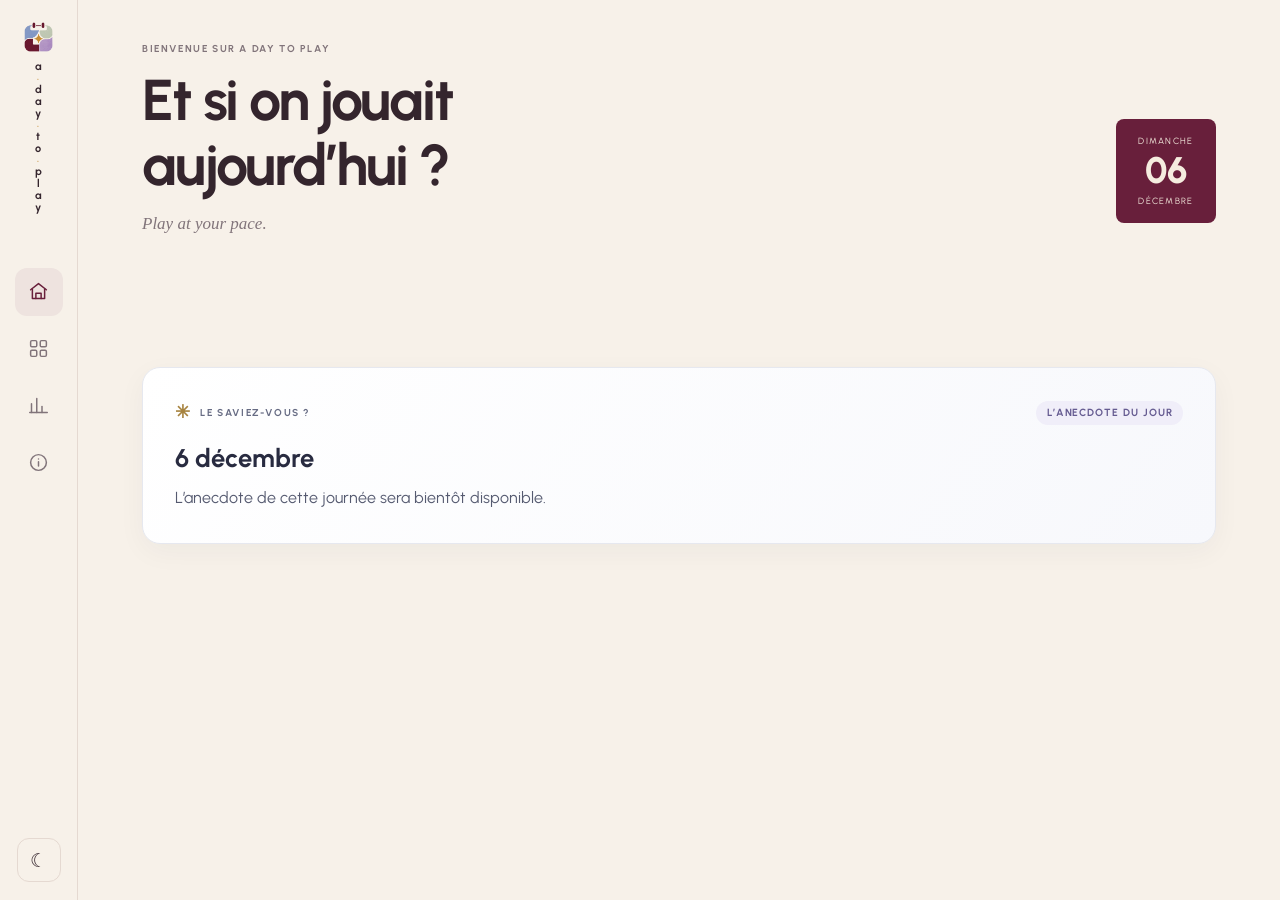
==== commit 5c721145: "Update header and add daily anecdote section Replaced the original header with a new hero section an" ====
--- a/index.html
+++ b/index.html
@@ -30,17 +30,33 @@
     </aside>
 
     <main class="main-content">
-      <header class="topbar">
-        <div class="topbar-note">
-          <span class="eyebrow">LE RENDEZ-VOUS DU JOUR</span>
-          <p id="daily-note">Une nouvelle grille, trois niveaux, à toi de jouer.</p>
-        </div>
-        <div class="date-card" aria-label="Date du jour">
-          <span id="date-weekday">MARDI</span>
-          <strong id="date-day">10</strong>
-          <span id="date-month">NOVEMBRE</span>
-        </div>
-      </header>
+      
+<header class="topbar">
+  <div class="hero">
+    <p class="eyebrow">BIENVENUE SUR A DAY TO PLAY</p>
+    <h1>Et si on jouait<br>aujourd’hui ?</h1>
+    <p class="hero-subtitle">Play at your pace.</p>
+  </div>
+
+  <div class="date-card" aria-label="Date du jour">
+    <span id="date-weekday">MARDI</span>
+    <strong id="date-day">10</strong>
+    <span id="date-month">NOVEMBRE</span>
+  </div>
+</header>
+
+<section class="page-view" id="page-accueil" data-view="accueil">
+  <section class="daily-anecdote" aria-labelledby="anecdote-heading" aria-live="polite">
+    <div class="daily-anecdote-topline">
+      <p class="eyebrow" id="anecdote-heading">
+        <span class="anecdote-bulb" aria-hidden="true">✳</span>
+        LE SAVIEZ-VOUS ?
+      </p>
+      <span class="anecdote-tag">L’ANECDOTE DU JOUR</span>
+    </div>
+    <h2 class="daily-anecdote-date" id="anecdote-date">Chargement…</h2>
+    <p class="daily-anecdote-text" id="anecdote-text">L’anecdote du jour arrive…</p>
+  </section>
 
       <section class="page-view" id="page-accueil" data-view="accueil">
         <div class="hero">
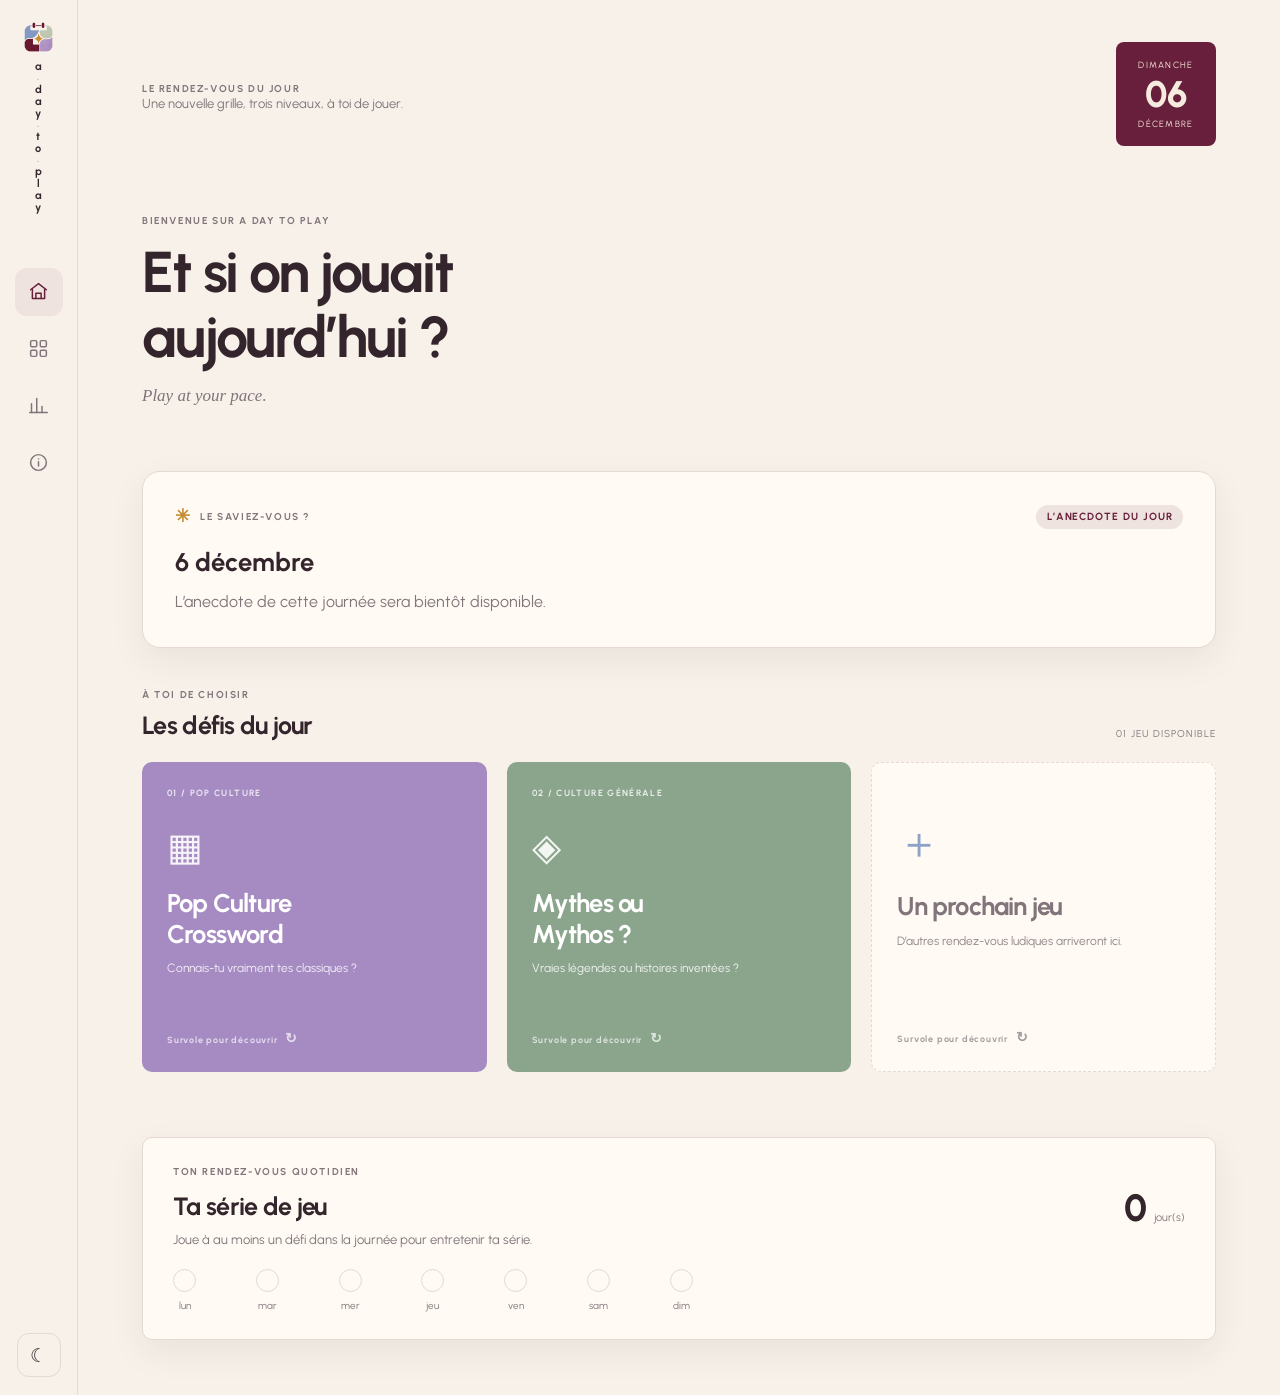
==== commit 577fe340: "Add files via upload" ====
--- a/index.html
+++ b/index.html
@@ -30,33 +30,17 @@
     </aside>
 
     <main class="main-content">
-      
-<header class="topbar">
-  <div class="hero">
-    <p class="eyebrow">BIENVENUE SUR A DAY TO PLAY</p>
-    <h1>Et si on jouait<br>aujourd’hui ?</h1>
-    <p class="hero-subtitle">Play at your pace.</p>
-  </div>
-
-  <div class="date-card" aria-label="Date du jour">
-    <span id="date-weekday">MARDI</span>
-    <strong id="date-day">10</strong>
-    <span id="date-month">NOVEMBRE</span>
-  </div>
-</header>
-
-<section class="page-view" id="page-accueil" data-view="accueil">
-  <section class="daily-anecdote" aria-labelledby="anecdote-heading" aria-live="polite">
-    <div class="daily-anecdote-topline">
-      <p class="eyebrow" id="anecdote-heading">
-        <span class="anecdote-bulb" aria-hidden="true">✳</span>
-        LE SAVIEZ-VOUS ?
-      </p>
-      <span class="anecdote-tag">L’ANECDOTE DU JOUR</span>
-    </div>
-    <h2 class="daily-anecdote-date" id="anecdote-date">Chargement…</h2>
-    <p class="daily-anecdote-text" id="anecdote-text">L’anecdote du jour arrive…</p>
-  </section>
+      <header class="topbar">
+        <div class="topbar-note">
+          <span class="eyebrow">LE RENDEZ-VOUS DU JOUR</span>
+          <p id="daily-note">Une nouvelle grille, trois niveaux, à toi de jouer.</p>
+        </div>
+        <div class="date-card" aria-label="Date du jour">
+          <span id="date-weekday">MARDI</span>
+          <strong id="date-day">10</strong>
+          <span id="date-month">NOVEMBRE</span>
+        </div>
+      </header>
 
       <section class="page-view" id="page-accueil" data-view="accueil">
         <div class="hero">
--- a/anecdotes.css
+++ b/anecdotes.css
@@ -1,12 +1,13 @@
-/* Bloc « Le saviez-vous ? » — styles autonomes pour ne pas dépendre des variables du thème existant. */
+/* Bloc « Le saviez-vous ? » — reprend les couleurs du thème A Day to Play. */
 .daily-anecdote {
+  display: block;
   margin: 2rem 0 2.5rem;
   padding: clamp(1.25rem, 2.5vw, 2rem);
-  border: 1px solid #e6e8ef;
+  border: 1px solid var(--border, #e5d9d1);
   border-radius: 18px;
-  background: linear-gradient(125deg, #ffffff 0%, #f7f8fc 100%);
-  color: #25283a;
-  box-shadow: 0 8px 28px rgba(30, 35, 60, 0.045);
+  background: var(--surface, #fffaf3);
+  color: var(--text, #34252d);
+  box-shadow: var(--shadow, 0 12px 35px rgba(52, 37, 45, .07));
 }
 .daily-anecdote-topline {
   display: flex;
@@ -18,45 +19,38 @@
 .daily-anecdote .eyebrow {
   display: flex;
   align-items: center;
-  gap: 0.55rem;
+  gap: .55rem;
   margin: 0;
-  color: #666b83;
+  color: var(--muted, #81747a);
 }
-.anecdote-bulb { color: #a7833f; font-size: 1.15rem; }
+.anecdote-bulb { color: var(--ochre, #c58d32); font-size: 1.15rem; }
 .anecdote-tag {
-  padding: 0.35rem 0.65rem;
+  padding: .35rem .65rem;
   border-radius: 999px;
-  background: #f0eef9;
-  color: #655b91;
-  font-size: 0.65rem;
+  background: var(--active, #eee3df);
+  color: var(--wine, #681f3b);
+  font-size: .65rem;
   font-weight: 700;
-  letter-spacing: 0.09em;
+  letter-spacing: .09em;
   white-space: nowrap;
 }
 .daily-anecdote-date {
-  margin: 0 0 0.65rem;
-  color: #282b40;
+  margin: 0 0 .65rem;
+  color: var(--text, #34252d);
   font-size: clamp(1.25rem, 2vw, 1.65rem);
   font-weight: 700;
 }
 .daily-anecdote-text {
   max-width: 850px;
   margin: 0;
-  color: #555a70;
+  color: var(--muted, #81747a);
   font-size: 1rem;
   line-height: 1.7;
 }
-body.dark-theme .daily-anecdote {
-  border-color: #57414b;
-  background: linear-gradient(125deg, #382630 0%, #30232d 100%);
-  color: #f4ecdf;
-  box-shadow: 0 8px 28px rgba(0, 0, 0, 0.12);
-}
-body.dark-theme .daily-anecdote .eyebrow { color: #c8b8b1; }
-body.dark-theme .anecdote-bulb { color: #d3ad65; }
-body.dark-theme .anecdote-tag { background: #51404a; color: #e7d1a6; }
-body.dark-theme .daily-anecdote-date { color: #f4ecdf; }
-body.dark-theme .daily-anecdote-text { color: #dfd0c9; }
-@media (max-width: 520px) {
+/* Garde les défis visibles sous le bloc, même si une ancienne règle CSS les masque. */
+#page-accueil:not(.hidden) > .section-heading { display: flex; }
+#page-accueil:not(.hidden) > .games-grid { display: grid; }
+#page-accueil:not(.hidden) > .streak-panel { display: grid; }
+@media (max-width: 680px) {
   .daily-anecdote-topline { align-items: flex-start; flex-direction: column; }
 }
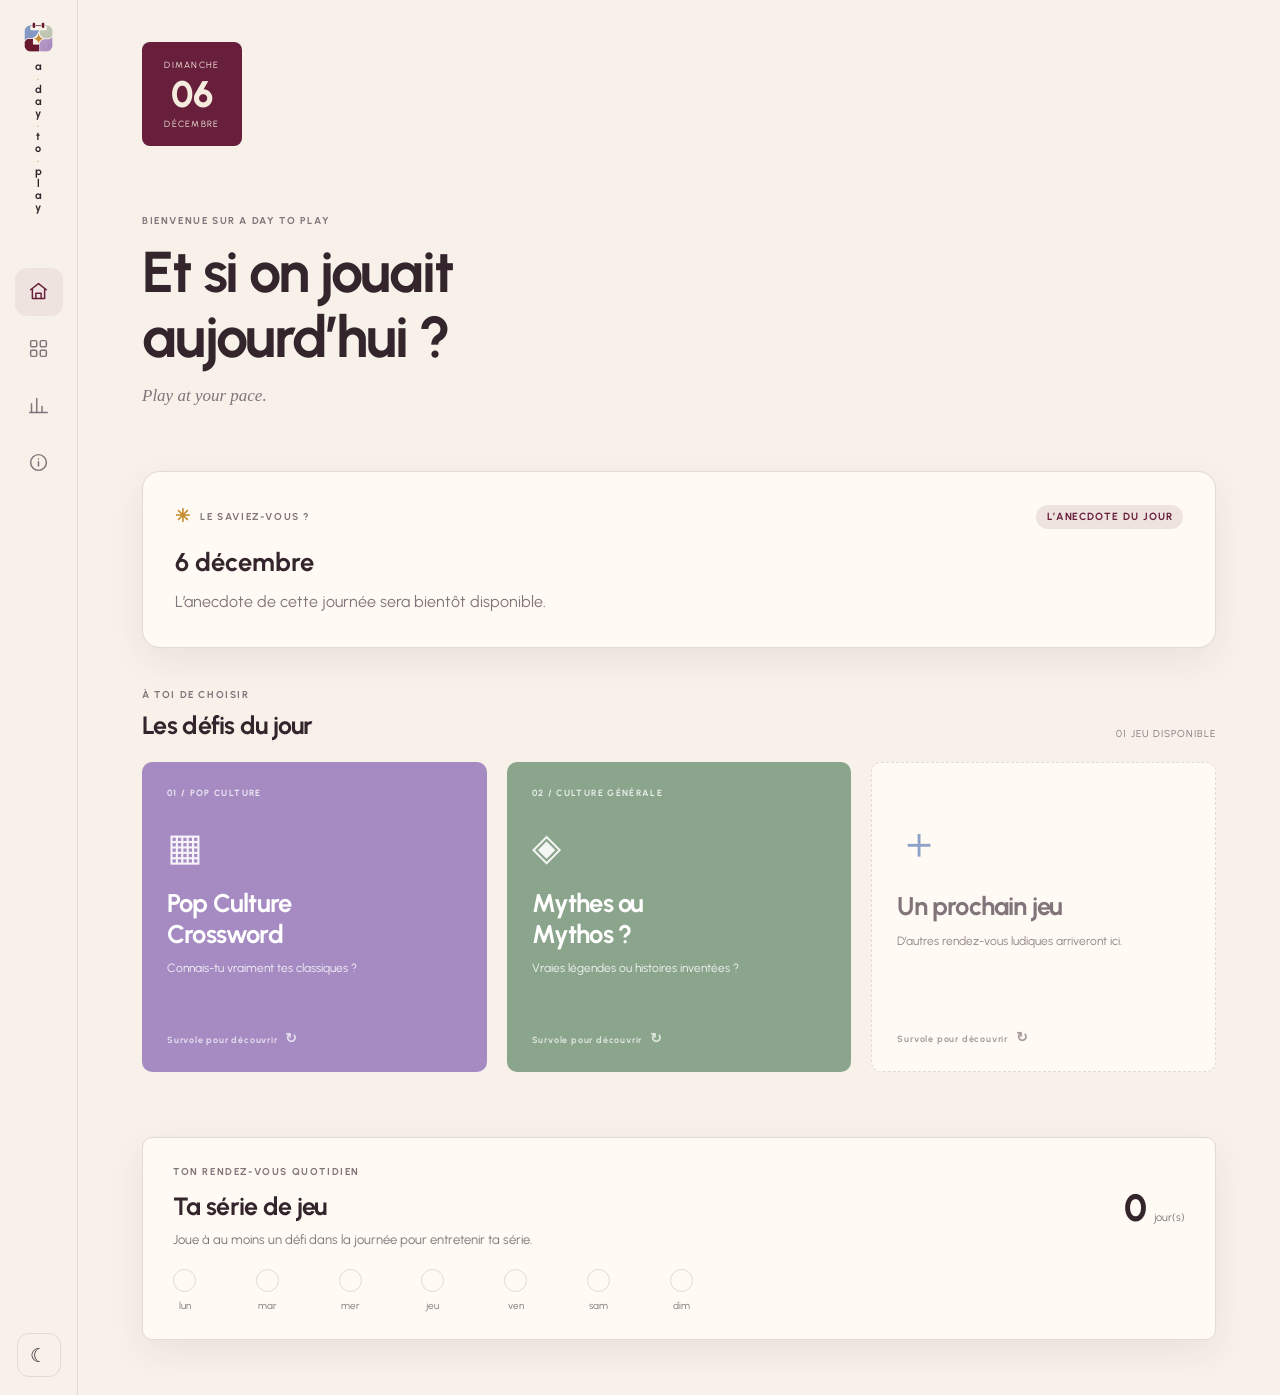
==== commit efa68836: "Remove topbar note from index.html Removed the topbar note section from the header." ====
--- a/index.html
+++ b/index.html
@@ -31,10 +31,6 @@
 
     <main class="main-content">
       <header class="topbar">
-        <div class="topbar-note">
-          <span class="eyebrow">LE RENDEZ-VOUS DU JOUR</span>
-          <p id="daily-note">Une nouvelle grille, trois niveaux, à toi de jouer.</p>
-        </div>
         <div class="date-card" aria-label="Date du jour">
           <span id="date-weekday">MARDI</span>
           <strong id="date-day">10</strong>
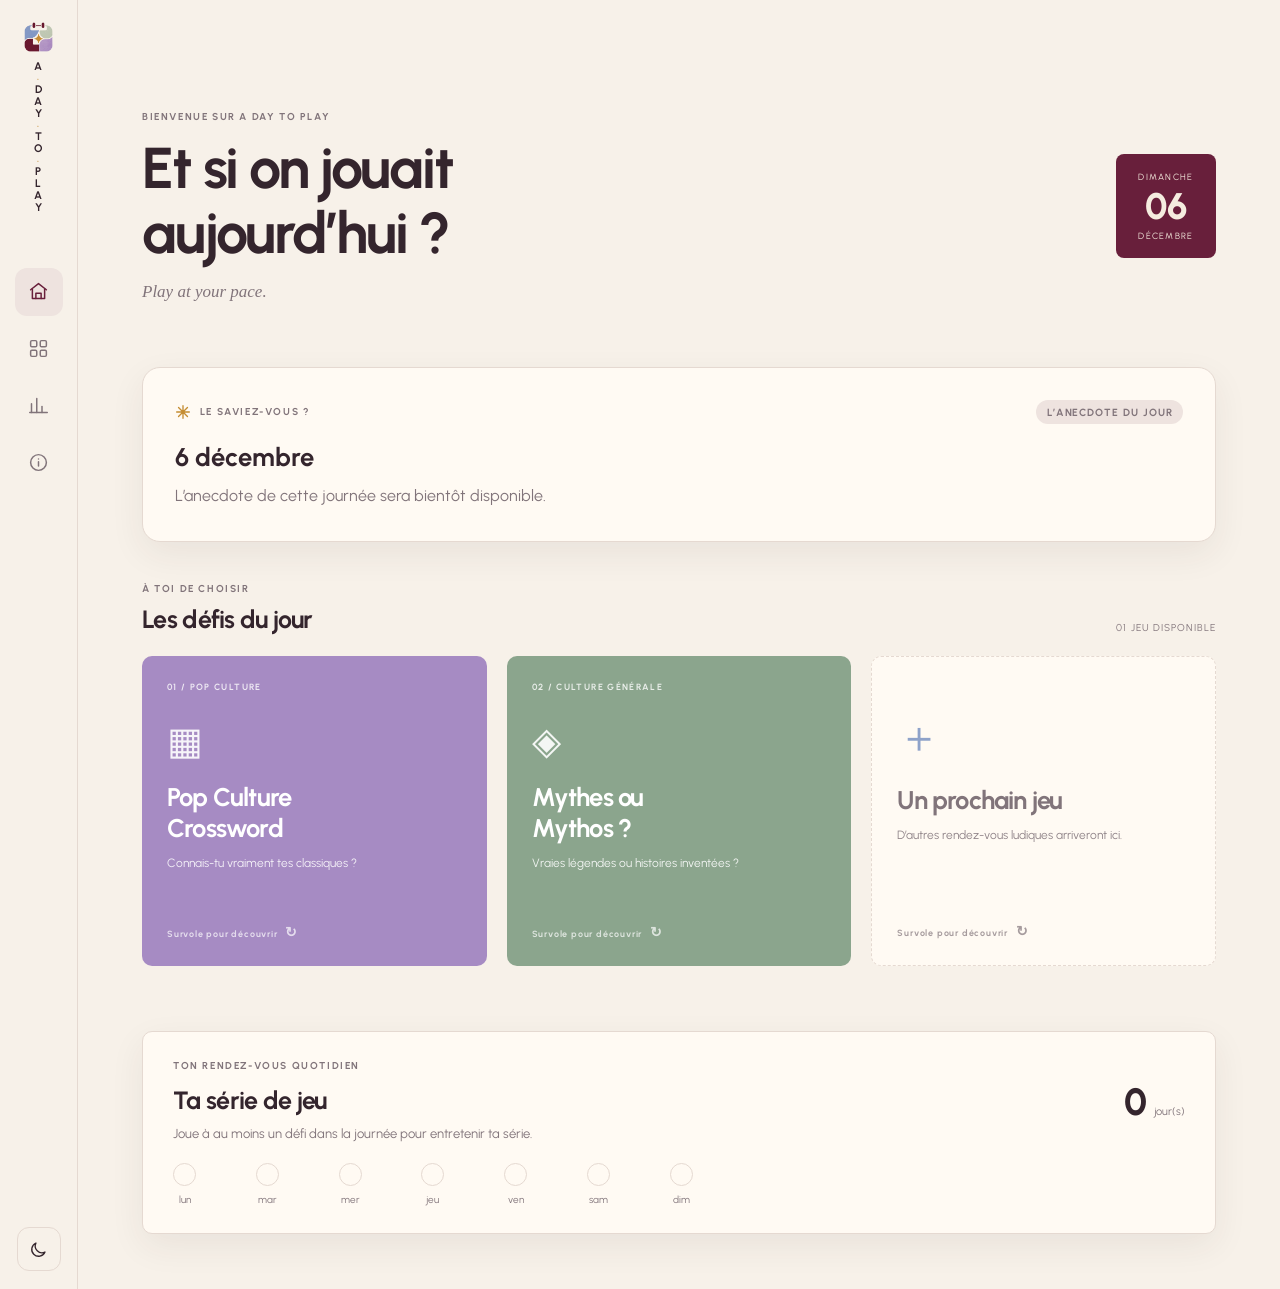
==== commit 944435d3: "Add files via upload" ====
--- a/index.html
+++ b/index.html
@@ -26,27 +26,28 @@
         <a href="#stats" class="nav-link" data-page="stats" aria-label="Statistiques" title="Statistiques"><svg class="nav-icon" viewBox="0 0 24 24" aria-hidden="true"><path d="M4 20V10"/><path d="M10 20V4"/><path d="M16 20v-7"/><path d="M22 20H2"/></svg></a>
         <a href="#apropos" class="nav-link" data-page="apropos" aria-label="À propos" title="À propos"><svg class="nav-icon" viewBox="0 0 24 24" aria-hidden="true"><circle cx="12" cy="12" r="9"/><path d="M12 11v5"/><path d="M12 8h.01"/></svg></a>
       </nav>
-      <button id="theme-toggle" class="theme-toggle" type="button" aria-label="Activer le thème sombre" title="Changer de thème"><span id="theme-icon" aria-hidden="true">☾</span></button>
+      <button id="theme-toggle" class="theme-toggle" type="button" aria-label="Activer le thème sombre" title="Changer de thème"><svg id="theme-icon" class="theme-icon" viewBox="0 0 24 24" aria-hidden="true"><path d="M20.2 15.2A8.5 8.5 0 0 1 8.8 3.8 8.7 8.7 0 1 0 20.2 15.2Z"/></svg></button>
     </aside>
 
     <main class="main-content">
-      <header class="topbar">
-        <div class="date-card" aria-label="Date du jour">
-          <span id="date-weekday">MARDI</span>
-          <strong id="date-day">10</strong>
-          <span id="date-month">NOVEMBRE</span>
-        </div>
-      </header>
+      <header class="topbar" aria-hidden="true"></header>
 
       <section class="page-view" id="page-accueil" data-view="accueil">
         <div class="hero">
-          <p class="eyebrow">BIENVENUE SUR A DAY TO PLAY</p>
-          <h1>Et si on jouait<br>aujourd’hui ?</h1>
-          <p class="hero-subtitle">Play at your pace.</p>
+          <div class="hero-copy">
+            <p class="eyebrow">BIENVENUE SUR A DAY TO PLAY</p>
+            <h1>Et si on jouait<br>aujourd’hui ?</h1>
+            <p class="hero-subtitle">Play at your pace.</p>
+          </div>
+          <div class="date-card" aria-label="Date du jour">
+            <span id="date-weekday">MARDI</span>
+            <strong id="date-day">10</strong>
+            <span id="date-month">NOVEMBRE</span>
+          </div>
         </div>
         <section class="daily-anecdote" aria-labelledby="anecdote-heading" aria-live="polite">
           <div class="daily-anecdote-topline">
-            <p class="eyebrow" id="anecdote-heading"><span class="anecdote-bulb" aria-hidden="true">✳</span> LE SAVIEZ-VOUS ?</p>
+            <p class="eyebrow" id="anecdote-heading"><svg class="anecdote-bulb" viewBox="0 0 24 24" aria-hidden="true"><path d="M12 2.5v19M2.5 12h19M5.3 5.3l13.4 13.4M18.7 5.3 5.3 18.7" /></svg> LE SAVIEZ-VOUS ?</p>
             <span class="anecdote-tag">L’ANECDOTE DU JOUR</span>
           </div>
           <h2 class="daily-anecdote-date" id="anecdote-date">Chargement…</h2>
--- a/style.css
+++ b/style.css
@@ -6,3 +6,23 @@
 @media(max-width:680px){.app-shell{display:block}.sidebar{width:100%;height:auto;min-height:68px;padding:9px 14px;flex-direction:row;justify-content:space-between;border-right:0;border-bottom:1px solid var(--border);position:sticky;top:0;z-index:5}.brand{margin:0;flex-direction:row;gap:7px}.brand-name{display:flex;flex-direction:row;gap:2px;font-size:8px;line-height:1}.brand-name i{font-size:8px;padding:0 1px}.brand-mark{width:27px;height:27px}.main-nav{width:auto;flex-direction:row;gap:3px}.nav-link{width:40px;height:40px}.nav-icon{width:19px;height:19px}.theme-toggle{margin:0;width:40px;height:40px;padding:0}.main-content{padding:28px 18px 40px}.topbar{margin-bottom:48px;align-items:flex-start}.topbar-note p{font-size:11px;max-width:230px}.date-card{width:76px;min-height:85px}.date-card strong{font-size:30px}.date-card span{font-size:8px}.hero{margin-bottom:48px}.hero h1,h1{font-size:39px}.section-heading{align-items:flex-start;flex-direction:column;gap:8px}.section-heading h2{font-size:23px}.games-grid,.difficulty-grid,.compact-grid{grid-template-columns:1fr}.game-card,.game-card-inner,.game-card-face{min-height:260px}.future-card{display:none}.streak-panel{margin-top:45px;padding:22px;grid-template-columns:1fr auto}.streak-days{gap:4px}.streak-dot{width:19px;height:19px}.difficulty-card{min-height:260px}.difficulty-card h2{margin-top:30px}.page-lead{font-size:12px}.placeholder-panel{padding:25px}}
 @media(prefers-reduced-motion:reduce){*,*::before,*::after{scroll-behavior:auto!important;transition-duration:.01ms!important}}
 \n@media(hover:none){.game-card:active .game-card-inner{transform:rotateY(180deg)}}\n
+
+/* Corrections ciblées : calendrier, anecdote et icônes */
+.topbar{display:none}
+.hero{display:flex;align-items:center;justify-content:space-between;gap:28px}
+.hero-copy{min-width:0;flex:1}
+.hero .date-card{margin-left:auto}
+.brand-name{text-transform:uppercase}
+.theme-icon{display:block;width:19px;height:19px;fill:none;stroke:currentColor;stroke-width:1.7;stroke-linecap:round;stroke-linejoin:round}
+.anecdote-bulb{display:inline-block;width:16px;height:16px;vertical-align:-3px;fill:none;stroke:var(--ochre);stroke-width:2;stroke-linecap:round}
+.daily-anecdote{background:var(--surface)!important;color:var(--text)!important;border-color:var(--border)!important}
+.daily-anecdote .anecdote-tag{background:var(--active)!important;color:var(--muted)!important}
+.daily-anecdote .daily-anecdote-date{color:var(--text)!important}
+.daily-anecdote .daily-anecdote-text{color:var(--muted)!important}
+@media(max-width:680px){
+  .hero{align-items:flex-start;gap:16px}
+  .hero-copy{flex:1}
+  .hero .date-card{width:76px;min-height:85px;margin-left:0}
+  .theme-toggle .theme-icon{width:21px;height:21px}
+  .brand-name{text-transform:uppercase}
+}
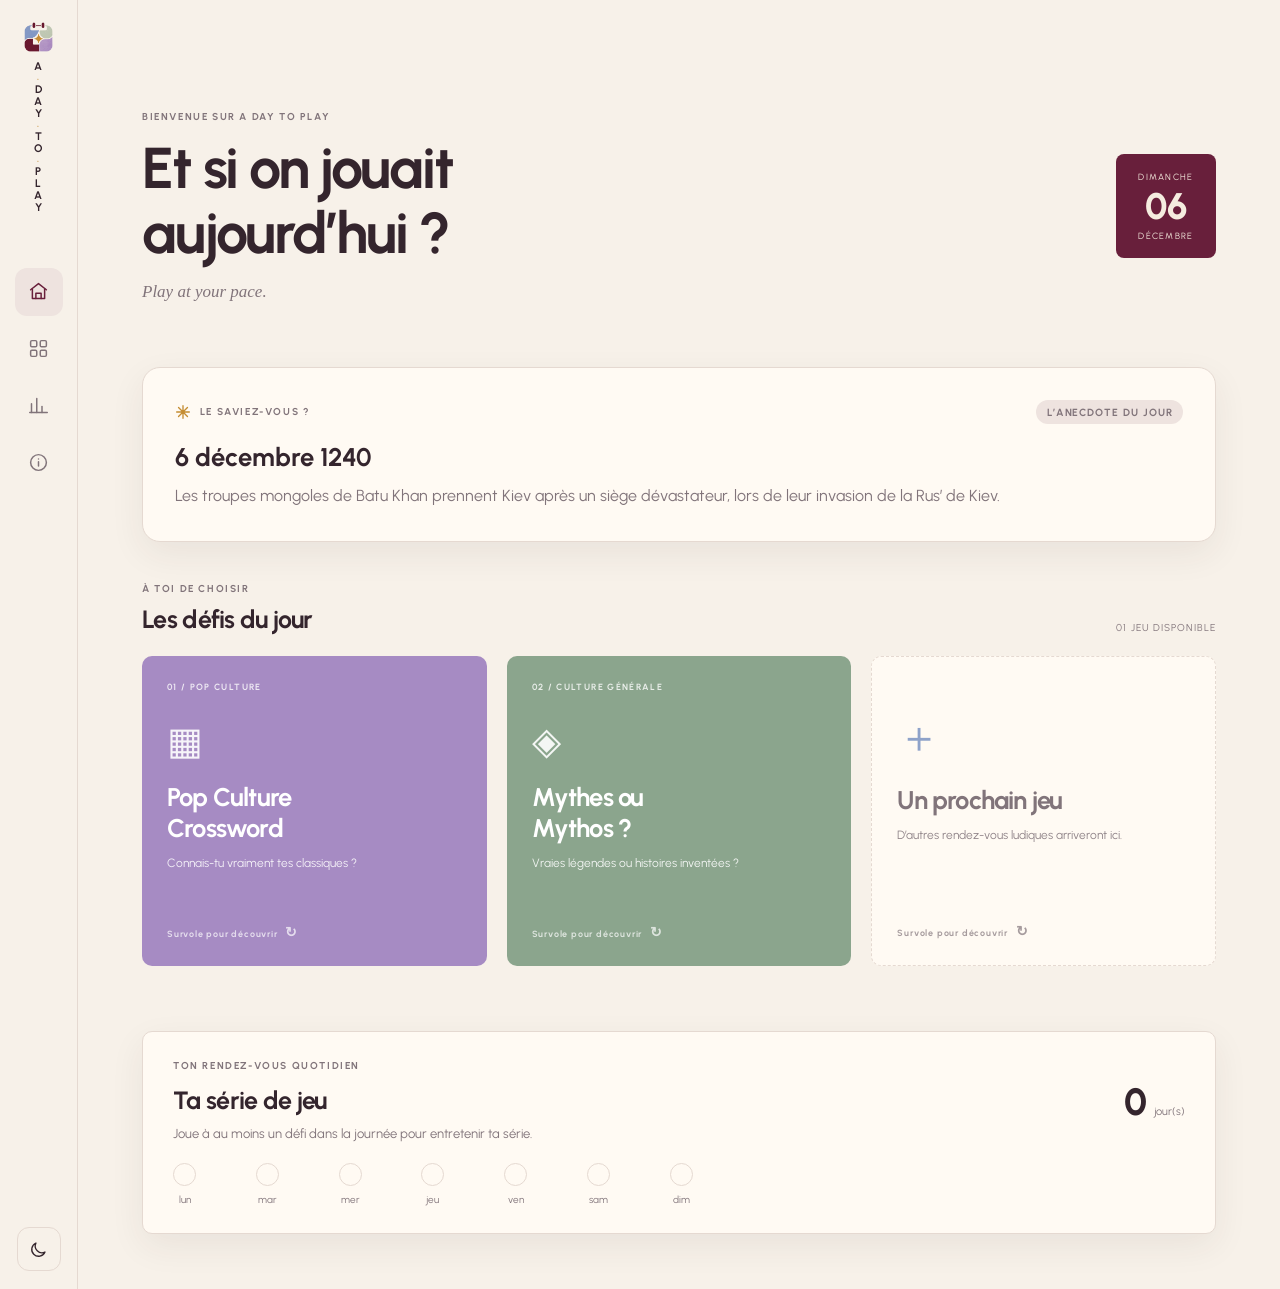
==== commit 12488f7b: "Add crossword demo interface" ====
--- a/index.html
+++ b/index.html
@@ -11,6 +11,8 @@
   <link rel="stylesheet" href="style.css">
   <link rel="stylesheet" href="anecdotes.css">
   <script src="anecdotes.js" defer></script>
+  <script src="game-of-thrones-personnages-draft.js" defer></script>
+  <script src="crossword-generator.js" defer></script>
   <script src="script.js" defer></script>
 </head>
 <body>
@@ -137,6 +139,24 @@
           </button>
         </div>
         <p class="demo-notice">Aperçu de l’interface : les thèmes affichés sont des exemples de démonstration, pas encore les défis publiés.</p>
+        <section id="crossword-game" class="crossword-game hidden" aria-live="polite">
+          <div class="crossword-game-heading">
+            <div><p class="eyebrow">GRILLE DE DÉMONSTRATION</p><h2>Game of Thrones</h2><p class="crossword-instructions">Complète les cases en t’aidant des définitions. Les espaces et accents ne sont pas utilisés dans la grille.</p></div>
+            <button id="crossword-back" class="crossword-back" type="button">← Changer de niveau</button>
+          </div>
+          <div class="crossword-layout">
+            <div class="crossword-board-wrap"><div id="crossword-board" class="crossword-board" aria-label="Grille de mots croisés"></div></div>
+            <aside class="crossword-clues">
+              <div class="crossword-lives"><span>Vérifications restantes</span><strong id="crossword-lives">3</strong></div>
+              <div class="clue-columns">
+                <section><h3>Horizontales</h3><ol id="clues-across"></ol></section>
+                <section><h3>Verticales</h3><ol id="clues-down"></ol></section>
+              </div>
+              <button id="crossword-check" class="crossword-check" type="button">Vérifier mes réponses</button>
+              <p id="crossword-feedback" class="crossword-feedback" role="status"></p>
+            </aside>
+          </div>
+        </section>
       </section>
 
       <section class="page-view hidden" id="page-stats" data-view="stats">
